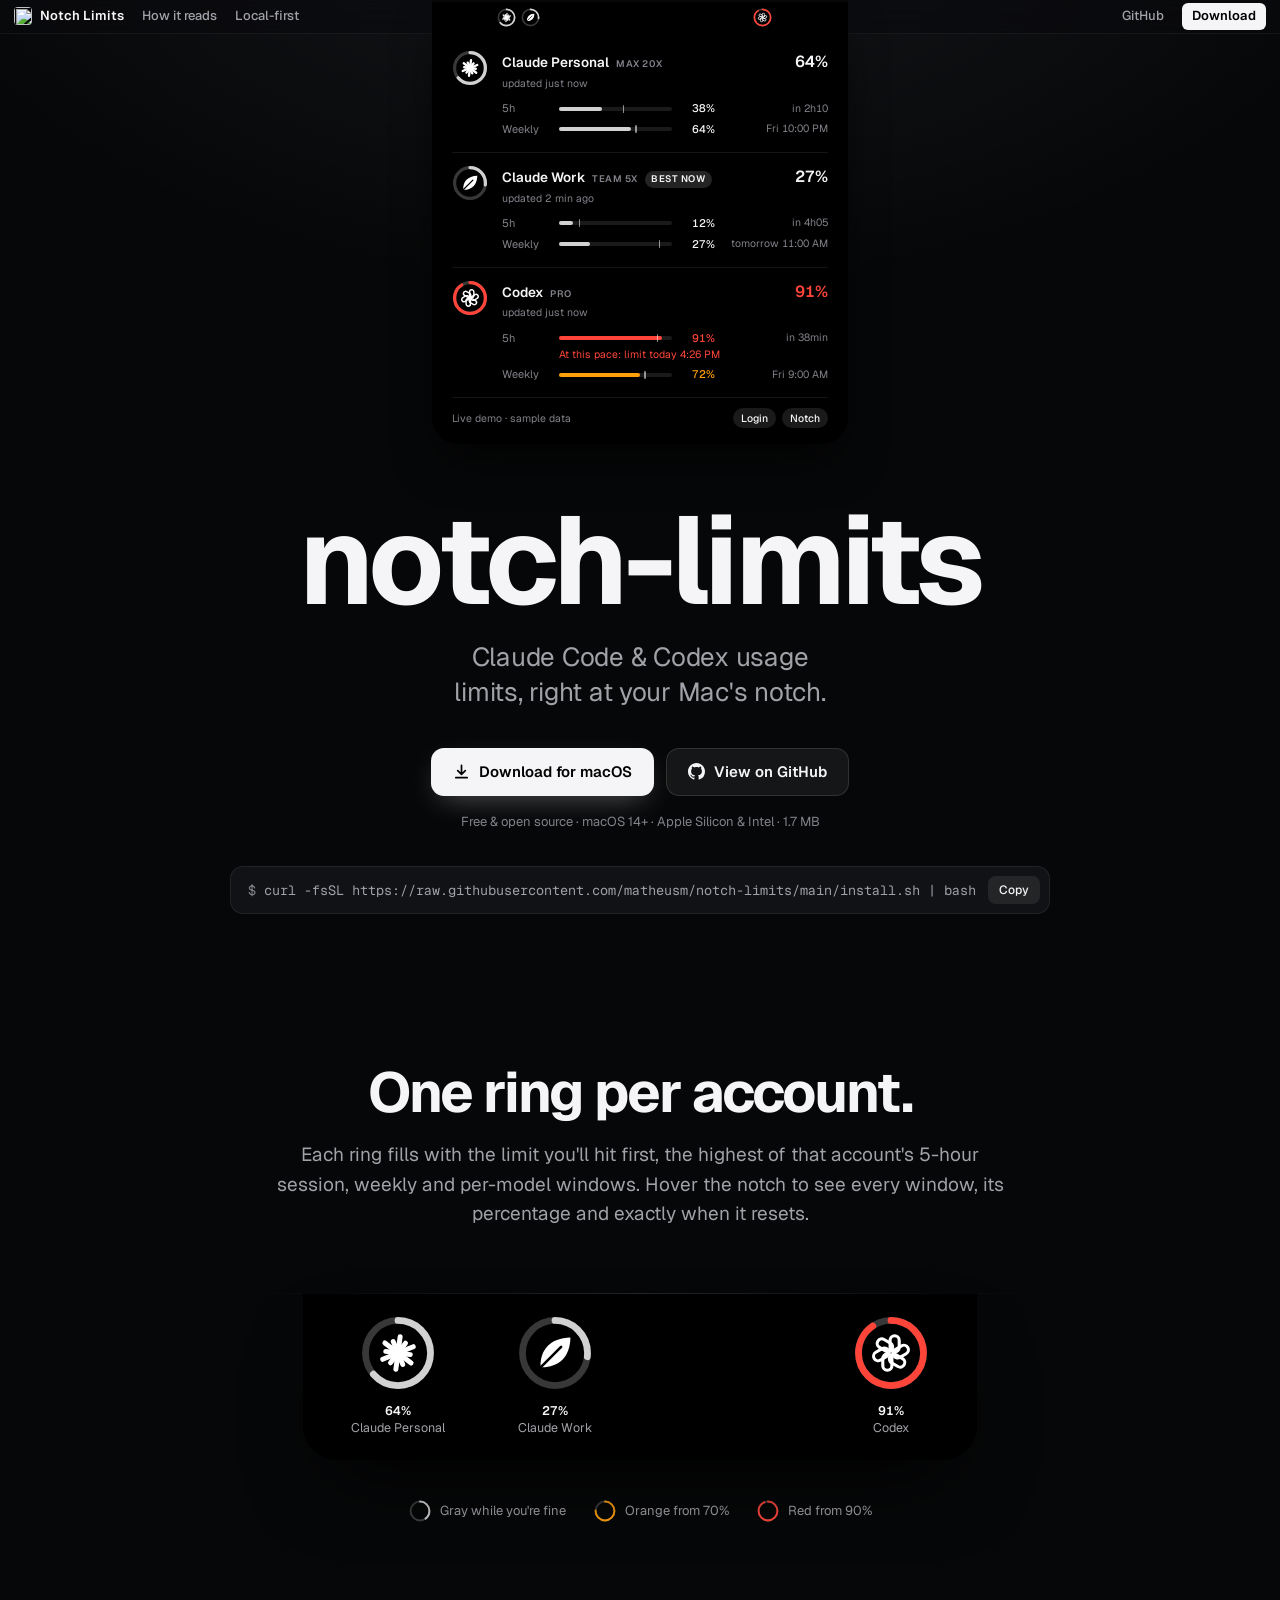
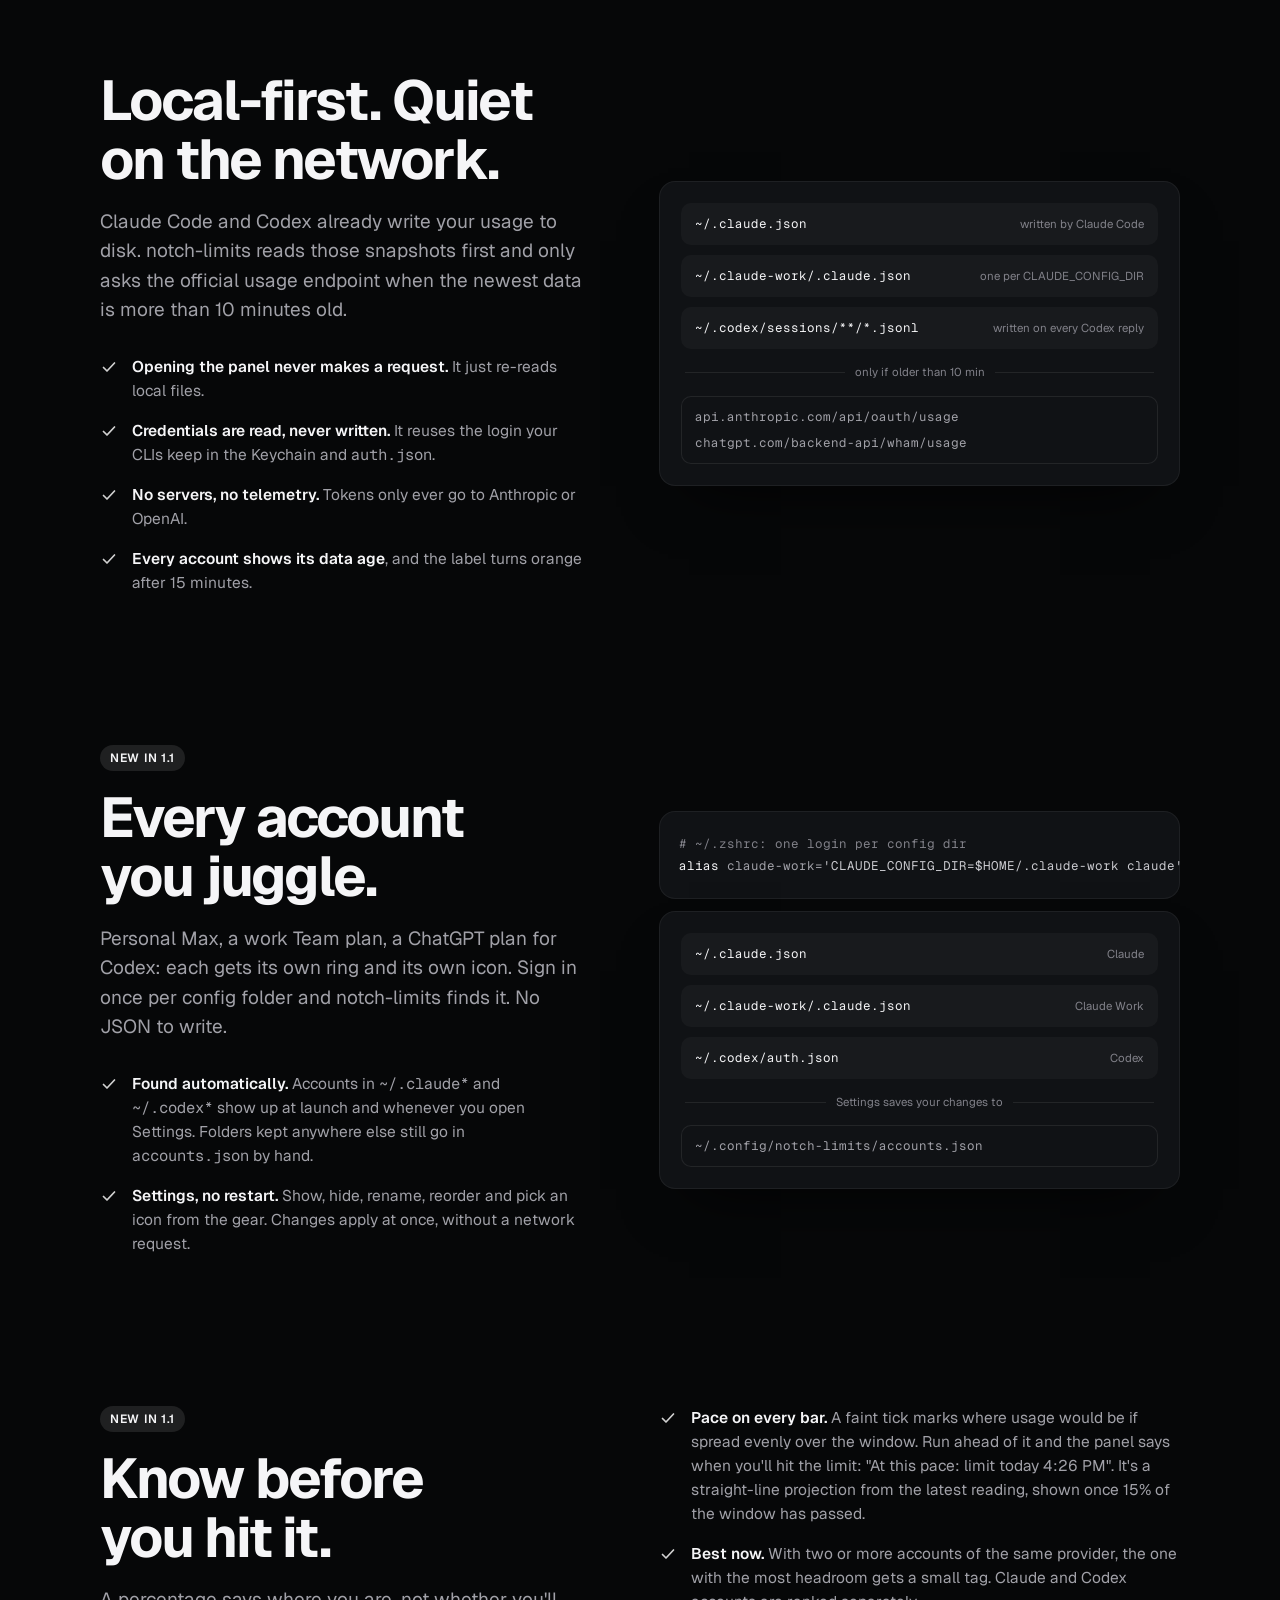
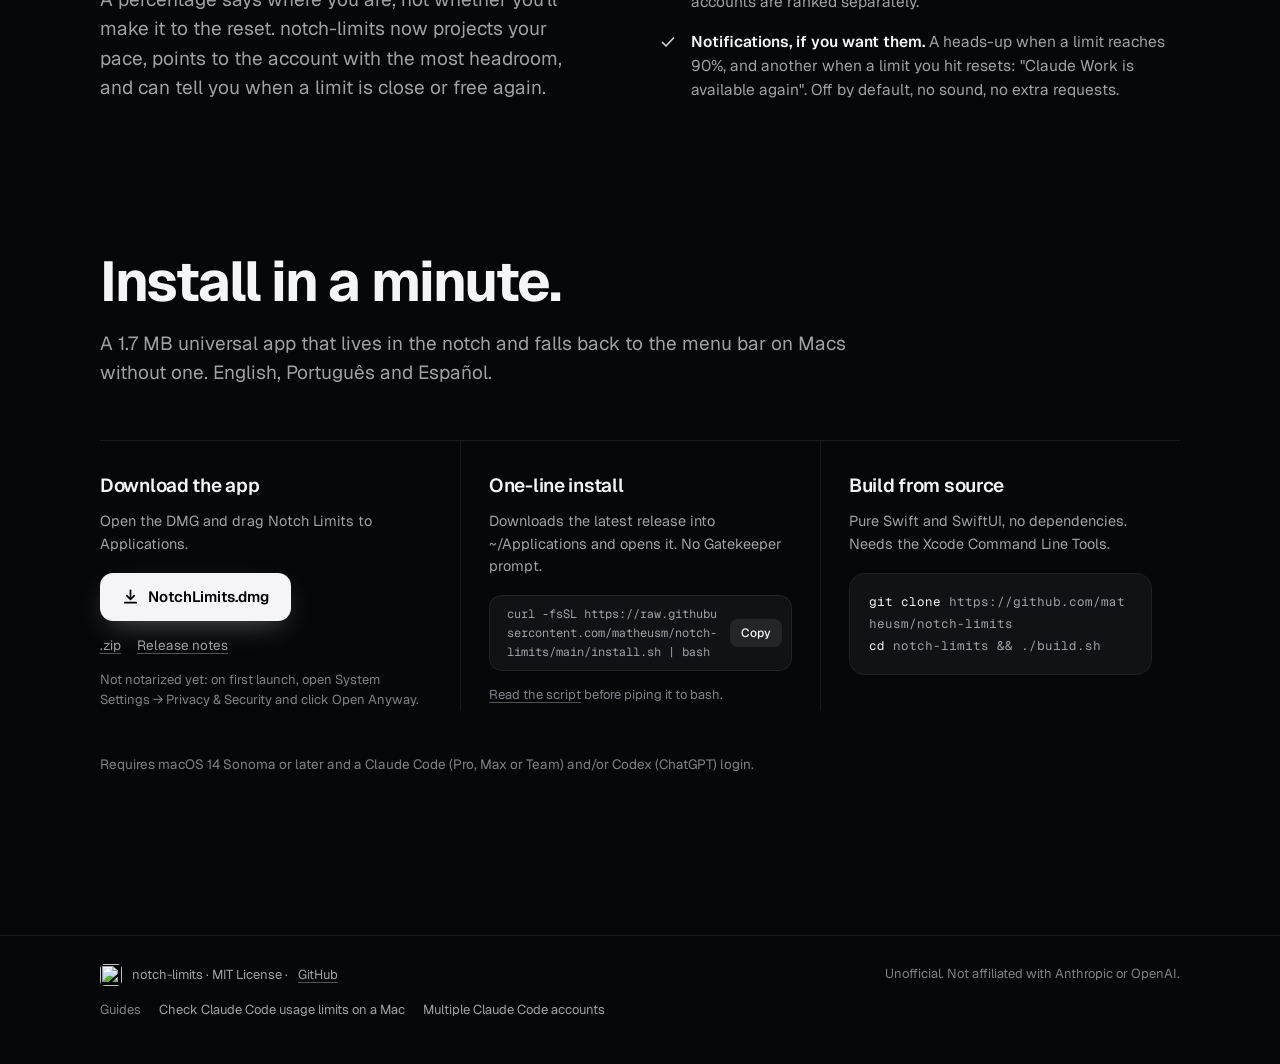
==== site/index.html @ 65899633 "Keep the menubar Download link clear of the notch on phones Narrow the collapsed notch gap under 520" ====
<!doctype html>
<html lang="en">
<head>
<meta charset="utf-8">
<meta name="viewport" content="width=device-width, initial-scale=1, viewport-fit=cover">
<title>notch-limits: Claude Code &amp; Codex usage limits in your Mac's notch</title>
<meta name="description" content="Free, open-source macOS app that shows your Claude Code and OpenAI Codex usage limits (5-hour session, weekly, per-model) as progress rings around the MacBook notch. Multiple accounts, local-first, native SwiftUI.">
<link rel="canonical" href="https://notch-limits.vercel.app/">
<meta name="theme-color" content="#060708">
<link rel="icon" href="/favicon.png" type="image/png">
<link rel="apple-touch-icon" href="/apple-touch-icon.png">
<meta property="og:type" content="website">
<meta property="og:url" content="https://notch-limits.vercel.app/">
<meta property="og:title" content="notch-limits: Claude Code & Codex usage limits, right at your Mac's notch">
<meta property="og:description" content="One ring per account around the MacBook notch. Hover for every limit and when it resets. Free and open source.">
<meta property="og:image" content="https://raw.githubusercontent.com/matheusm/notch-limits/main/assets/banner.png">
<meta name="twitter:card" content="summary_large_image">
<meta name="twitter:image" content="https://raw.githubusercontent.com/matheusm/notch-limits/main/assets/banner.png">
<link rel="preconnect" href="https://fonts.googleapis.com">
<link rel="preconnect" href="https://fonts.gstatic.com" crossorigin>
<link href="https://fonts.googleapis.com/css2?family=Geist:wght@400;500;600;700&family=Geist+Mono:wght@400;500&display=swap" rel="stylesheet">
<style>
:root {
  --ground: #060708;
  --ground-lift: #101215;
  --ink: #f5f5f7;
  --ink-2: #a1a1a8;
  --ink-3: #818189;
  --hair: rgba(255, 255, 255, .08);
  --pill: #000;
  --ring: #d1d1d1;
  --track: rgba(255, 255, 255, .22);
  --warn: #ff9f0a;
  --crit: #ff453a;
  --spring: cubic-bezier(.32, 1.28, .52, 1);
  --out: cubic-bezier(.16, 1, .3, 1);
  --bar-h: 34px;
  --notch-w: 186px;
  --ear: 58px;
  --panel-w: min(416px, calc(100vw - 20px));
  color-scheme: dark;
}

* { box-sizing: border-box; }
html { background: var(--ground); scroll-behavior: smooth; }
body {
  margin: 0;
  font-family: "Geist", -apple-system, BlinkMacSystemFont, sans-serif;
  color: var(--ink);
  background:
    radial-gradient(1100px 620px at 50% -140px, #17191d 0%, transparent 70%),
    var(--ground);
  -webkit-font-smoothing: antialiased;
  font-feature-settings: "ss01", "cv11";
  line-height: 1.55;
  overflow-x: hidden;
}
::selection { background: rgba(209, 209, 209, .28); color: #fff; }
:focus-visible { outline: 2px solid var(--ring); outline-offset: 3px; border-radius: 8px; }
html { scrollbar-color: #2a2c30 var(--ground); }
a { color: inherit; text-underline-offset: .22em; text-decoration-color: rgba(255, 255, 255, .3); }
a:hover { text-decoration-color: currentColor; }
code, pre, .mono { font-family: "Geist Mono", ui-monospace, SFMono-Regular, monospace; font-variant-numeric: tabular-nums; }

/* ── Menu bar ─────────────────────────────────────────── */
.menubar {
  position: fixed; inset: 0 0 auto 0; z-index: 20;
  height: var(--bar-h);
  display: flex; align-items: center; justify-content: space-between;
  padding: 0 14px;
  background: rgba(10, 11, 13, .62);
  backdrop-filter: saturate(160%) blur(18px);
  -webkit-backdrop-filter: saturate(160%) blur(18px);
  border-bottom: 1px solid rgba(255, 255, 255, .05);
  font-size: 13px; font-weight: 500;
}
.menubar__side { display: flex; align-items: center; gap: 18px; min-width: 0; }
.menubar__brand { display: flex; align-items: center; gap: 8px; text-decoration: none; font-weight: 600; }
.menubar__brand img { width: 18px; height: 18px; border-radius: 4px; }
.menubar a.item { text-decoration: none; color: var(--ink-2); transition: color .2s; }
.menubar a.item:hover { color: var(--ink); }
.menubar .get {
  text-decoration: none; color: #000; background: var(--ink);
  padding: 3px 10px; border-radius: 6px; font-weight: 600;
}
.menubar .get:hover { background: #fff; }

/* ── Notch ────────────────────────────────────────────── */
.notch {
  position: fixed; top: 0; left: 50%; z-index: 30;
  transform: translateX(-50%);
  width: calc(var(--notch-w) + var(--ear) * 2);
  background: var(--pill);
  border-radius: 0 0 12px 12px;
  overflow: hidden;
  cursor: pointer;
  transition: width .55s var(--spring), border-radius .45s var(--out), box-shadow .45s var(--out);
  -webkit-tap-highlight-color: transparent;
}
.notch.is-open {
  width: var(--panel-w);
  border-radius: 0 0 26px 26px;
  box-shadow: 0 22px 48px -12px rgba(0, 0, 0, .8), 0 2px 0 rgba(255, 255, 255, .03) inset;
  cursor: default;
}
.notch:focus-visible { outline-offset: 4px; border-radius: 0 0 14px 14px; }
.notch__bar {
  height: var(--bar-h);
  display: grid; grid-template-columns: var(--ear) 1fr var(--ear);
  align-items: center;
  width: calc(var(--notch-w) + var(--ear) * 2);
  margin: 0 auto;
  transition: opacity .25s;
}
.notch.is-open .notch__bar { opacity: 0; }
.ear { display: flex; justify-content: center; gap: 5px; }
.ear .ring { width: 19px; height: 19px; }

.notch__panel {
  display: grid; grid-template-rows: 0fr;
  transition: grid-template-rows .55s var(--spring);
}
.notch.is-open .notch__panel { grid-template-rows: 1fr; }
.notch__panel > div { min-height: 0; }
.panel {
  width: var(--panel-w);
  padding: 4px 20px 16px;
  opacity: 0; transform: translateY(-6px) scale(.98); transform-origin: top center;
  transition: opacity .3s var(--out), transform .45s var(--out);
}
.notch.is-open .panel { opacity: 1; transform: none; transition-delay: .08s; }

.acct { display: grid; grid-template-columns: 36px 1fr; gap: 14px; padding: 12px 0; }
.acct + .acct { border-top: 1px solid var(--hair); }
.acct > .ring { width: 36px; height: 36px; }
.acct__head { display: flex; align-items: baseline; gap: 7px; }
.acct__name { font-size: 13.5px; font-weight: 600; }
.acct__plan { font-size: 9.5px; font-weight: 600; letter-spacing: .06em; color: var(--ink-3); }
/* "Best now": um estado, não um plano; mesmo visual neutro do app (D-016), sem cor nova */
.acct__best { font-size: 9.5px; font-weight: 600; letter-spacing: .06em; text-transform: uppercase; color: var(--ink); background: rgba(255, 255, 255, .14); padding: 1px 6px; border-radius: 99px; white-space: nowrap; }
.acct__peak { margin-left: auto; font-size: 16px; font-weight: 600; font-variant-numeric: tabular-nums; }
.acct__age { font-size: 10.5px; color: var(--ink-3); margin: 0 0 7px; }
.win { display: grid; grid-template-columns: 48px 1fr 34px 104px; align-items: center; gap: 9px; font-size: 11px; line-height: 1.9; }
.win__label { color: var(--ink-3); }
.win__pct { text-align: right; font-weight: 500; font-variant-numeric: tabular-nums; }
.win__reset { text-align: right; color: var(--ink-3); font-size: 10.5px; font-variant-numeric: tabular-nums; white-space: nowrap; }
/* linha do ritmo: alinhada à borda da barra, na cor que a janela já tem (D-017) */
.win__pace { margin: -2px 0 3px 57px; font-size: 10.5px; line-height: 1.4; color: var(--ink-3); font-variant-numeric: tabular-nums; white-space: nowrap; }
.bar { position: relative; height: 4px; border-radius: 4px; background: rgba(255, 255, 255, .1); }
.bar i { display: block; height: 100%; width: 0; border-radius: 4px; background: var(--ring); transition: width 1.1s var(--out) .25s; }
.is-live .bar i { width: calc(var(--p) * 1%); }
/* traço do ritmo uniforme (--e = parte da janela já passada), neutro como no app */
.bar::after {
  content: ""; position: absolute; top: -2px; left: calc(var(--e) * 1% - .75px);
  width: 1.5px; height: 8px; border-radius: 1px; background: rgba(255, 255, 255, .55);
  opacity: 0; transition: opacity .6s var(--out) 1.1s;
}
.is-live .bar::after { opacity: 1; }
.is-warn { color: var(--warn); } .bar i.is-warn { background: var(--warn); }
.is-crit { color: var(--crit); } .bar i.is-crit { background: var(--crit); }
.panel__foot { display: flex; justify-content: space-between; align-items: center; padding-top: 10px; border-top: 1px solid var(--hair); font-size: 10.5px; color: var(--ink-3); }
.panel__foot span:last-child { display: flex; gap: 6px; }
.chip { padding: 2px 8px; border-radius: 99px; background: rgba(255, 255, 255, .1); color: var(--ink); font-weight: 500; }

/* Ring */
.ring { display: block; overflow: visible; }
.ring .track { fill: none; stroke: var(--track); stroke-width: 3.2; }
.ring .fill {
  fill: none; stroke: var(--ring); stroke-width: 3.2; stroke-linecap: round;
  stroke-dasharray: 0 100; transform: rotate(-90deg); transform-origin: 50% 50%;
  transition: stroke-dasharray 1.3s var(--out);
}
.is-live .notch .ring .fill, .is-in .ring .fill { stroke-dasharray: var(--p) 100; }
.ring.is-warn .fill { stroke: var(--warn); }
.ring.is-crit .fill { stroke: var(--crit); }
.ring .glyph { fill: #fff; }
.ring .glyph--stroke { fill: none; stroke: #fff; stroke-width: 1.7; }

.hint {
  position: fixed; top: calc(var(--bar-h) + 12px); left: 50%; z-index: 19;
  transform: translateX(-50%);
  display: flex; align-items: center; gap: 6px;
  font-size: 12px; color: var(--ink-2);
  opacity: 0; transition: opacity .4s var(--out), transform .4s var(--out);
  pointer-events: none;
}
.hint svg { width: 12px; height: 12px; animation: nudge 1.6s var(--out) infinite; }
.hint.is-shown { opacity: 1; }
@keyframes nudge { 0%, 100% { transform: translateY(0); } 50% { transform: translateY(-3px); } }

/* ── Layout ───────────────────────────────────────────── */
main { overflow-x: clip; }
.wrap { width: min(1080px, calc(100vw - 40px)); margin: 0 auto; }
section { padding: clamp(88px, 13vw, 150px) 0 0; }
h1, h2, h3 { margin: 0; text-wrap: balance; }
h2 { font-size: clamp(34px, 5vw, 56px); line-height: 1.04; letter-spacing: -.035em; font-weight: 700; }
.lede { font-size: clamp(17px, 1.6vw, 19px); color: var(--ink-2); max-width: 58ch; margin: 18px 0 0; }
/* marca de versão das seções novas: neutra, no visual da etiqueta "Best now" */
.tag { display: inline-block; margin: 0 0 18px; padding: 4px 10px; border-radius: 99px; background: rgba(255, 255, 255, .1); color: var(--ink); font-size: 12px; font-weight: 600; letter-spacing: .06em; text-transform: uppercase; }

/* Hero */
.hero { padding-top: calc(var(--bar-h) + 468px); text-align: center; }
.hero h1 {
  font-size: clamp(54px, 10.4vw, 124px);
  line-height: .95; letter-spacing: -.04em; font-weight: 700;
}
.hero .sub { font-size: clamp(19px, 2.2vw, 26px); line-height: 1.35; color: var(--ink-2); margin: 20px auto 0; max-width: 24ch; letter-spacing: -.01em; }
.cta { display: flex; gap: 12px; justify-content: center; flex-wrap: wrap; margin-top: 38px; }
.btn {
  display: inline-flex; align-items: center; gap: 9px;
  height: 48px; padding: 0 22px; border-radius: 13px;
  font: 600 15px/1 "Geist", sans-serif; text-decoration: none;
  transition: transform .2s var(--out), background .2s, box-shadow .2s;
}
.btn svg { width: 17px; height: 17px; }
.btn--primary { background: var(--ink); color: #000; box-shadow: 0 10px 30px -10px rgba(255, 255, 255, .35); }
.btn--primary:hover { background: #fff; transform: translateY(-1px); }
.btn--ghost { color: var(--ink); background: rgba(255, 255, 255, .06); box-shadow: inset 0 0 0 1px rgba(255, 255, 255, .12); }
.btn--ghost:hover { background: rgba(255, 255, 255, .1); }
.btn:active { transform: translateY(1px); }
.meta { margin-top: 16px; font-size: 13px; color: var(--ink-3); text-wrap: balance; }

.cmd {
  display: flex; align-items: center; gap: 12px;
  max-width: 100%; margin: 34px auto 0; width: fit-content; min-width: 0;
  padding: 10px 10px 10px 18px;
  border-radius: 13px; background: var(--ground-lift);
  box-shadow: inset 0 0 0 1px rgba(255, 255, 255, .07);
  font-size: 13.5px; text-align: left;
}
.cmd code { min-width: 0; color: var(--ink-2); white-space: nowrap; overflow-x: auto; scrollbar-width: none; }
.cmd code b { color: var(--ink-3); font-weight: 400; user-select: none; }
.copy {
  flex: none; font: 500 12px/1 "Geist", sans-serif; color: var(--ink);
  background: rgba(255, 255, 255, .08); border: 0; border-radius: 8px;
  padding: 8px 11px; cursor: pointer; transition: background .2s;
}
.copy:hover { background: rgba(255, 255, 255, .14); }

/* Glance */
.glance { text-align: center; }
.glance .lede { margin-inline: auto; }
.bigpill {
  margin: 64px auto 0; width: fit-content;
  /* pisos baixos: em 320 px a pílula precisa caber em 280 px (3 anéis de 52 + vão de 18 + 3 espaços + margens = 272) */
  display: flex; align-items: center; gap: clamp(18px, 6vw, 72px);
  padding: 22px clamp(20px, 5vw, 48px) 24px;
  background: var(--pill); border-radius: 0 0 34px 34px;
  box-shadow: 0 40px 80px -30px rgba(0, 0, 0, .9);
  position: relative;
}
.bigpill::before {
  content: ""; position: absolute; left: -60px; right: -60px; top: 0; height: 1px;
  background: linear-gradient(90deg, transparent, rgba(255, 255, 255, .14), transparent);
}
.bigpill figure { margin: 0; display: grid; justify-items: center; gap: 12px; }
.bigpill .ring { width: clamp(52px, 8vw, 76px); height: clamp(52px, 8vw, 76px); }
.bigpill figcaption { font-size: 12.5px; color: var(--ink-2); line-height: 1.35; }
.bigpill figcaption b { display: block; color: var(--ink); font-weight: 600; font-variant-numeric: tabular-nums; }
.bigpill .gap { width: clamp(40px, 9vw, 120px); align-self: stretch; }
.states { display: flex; justify-content: center; gap: 28px; margin-top: 40px; font-size: 13px; color: var(--ink-2); flex-wrap: wrap; }
.states span { display: flex; align-items: center; gap: 9px; }
.states .ring { width: 22px; height: 22px; }

/* Split sections */
.split { display: grid; grid-template-columns: minmax(0, 1fr) minmax(0, 1.08fr); gap: clamp(36px, 6vw, 84px); align-items: center; }
.points { list-style: none; padding: 0; margin: 30px 0 0; display: grid; gap: 16px; }
.points li { display: grid; grid-template-columns: 20px 1fr; gap: 12px; color: var(--ink-2); font-size: 15.5px; }
.points li strong { color: var(--ink); font-weight: 600; }
.points svg { width: 18px; height: 18px; margin-top: 3px; color: var(--ring); }
/* lista como coluna própria (#signals): o gap da grade já separa; a margem extra descentrava no desktop e abria 66 px no celular */
.split > .points { margin-top: 0; }

.flow {
  border-radius: 16px; background: var(--ground-lift);
  box-shadow: inset 0 0 0 1px rgba(255, 255, 255, .06), 0 30px 60px -30px rgba(0, 0, 0, .8);
  padding: 22px; font-size: 12.5px; line-height: 1.6;
}
.flow__src { display: grid; gap: 10px; }
.flow__row { display: grid; grid-template-columns: 1fr auto; gap: 12px; align-items: baseline; padding: 11px 14px; border-radius: 10px; background: rgba(255, 255, 255, .035); }
.flow__row code { color: var(--ink); overflow-wrap: anywhere; }
.flow__row span { color: var(--ink-3); font-size: 11.5px; text-align: right; }
.flow__arrow { display: flex; align-items: center; gap: 10px; color: var(--ink-3); padding: 14px 4px; font-size: 11.5px; }
.flow__arrow::before, .flow__arrow::after { content: ""; flex: 1; height: 1px; background: var(--hair); }
.flow__api { display: grid; gap: 6px; padding: 11px 14px; border-radius: 10px; box-shadow: inset 0 0 0 1px rgba(255, 255, 255, .08); color: var(--ink-2); }
.flow__api code { color: var(--ink-2); overflow-wrap: anywhere; }
pre.code + .flow { margin-top: 12px; }

pre.code {
  /* 20 px nas laterais: a linha do alias (63 colunas, 472 px) cabe sem rolar na coluna de 517 px do desktop */
  margin: 0; padding: 22px 20px; border-radius: 16px; overflow-x: auto;
  background: var(--ground-lift); box-shadow: inset 0 0 0 1px rgba(255, 255, 255, .06);
  font-size: 12.5px; line-height: 1.75; color: var(--ink-2);
}
pre.code .k { color: var(--ink); }
pre.code .s { color: #c9c9ce; }
pre.code .c { color: var(--ink-3); }
pre.code + pre.code { margin-top: 12px; }

/* Install */
.install { display: grid; grid-template-columns: repeat(3, minmax(0, 1fr)); gap: 0; margin-top: 52px; border-top: 1px solid var(--hair); }
.way { padding: 30px 28px 0 0; }
.way + .way { padding-left: 28px; border-left: 1px solid var(--hair); }
.way h3 { font-size: 19px; letter-spacing: -.015em; font-weight: 600; }
.way p { color: var(--ink-2); font-size: 14.5px; margin: 10px 0 18px; }
.way .note { font-size: 13px; color: var(--ink-3); margin: 14px 0 0; }
.way .cmd { margin: 0; width: 100%; }
.way .cmd code { font-size: 12px; white-space: normal; word-break: break-all; }
.way pre.code { white-space: pre-wrap; word-break: break-all; padding: 18px 20px; }
.links { display: flex; gap: 16px; font-size: 13.5px; color: var(--ink-2); margin-top: 14px; }
.req { margin-top: 44px; font-size: 13.5px; color: var(--ink-3); }

footer { margin-top: clamp(100px, 14vw, 160px); padding: 28px 0 44px; border-top: 1px solid var(--hair); font-size: 13px; color: var(--ink-3); }
footer .wrap { display: flex; justify-content: space-between; gap: 20px; flex-wrap: wrap; }
footer .brand { display: flex; align-items: center; gap: 10px; color: var(--ink-2); }
footer img { width: 22px; height: 22px; border-radius: 5px; }
footer .guides { flex-basis: 100%; display: flex; flex-wrap: wrap; gap: 6px 18px; margin-top: -6px; }
footer .guides a { color: var(--ink-2); text-decoration: none; }
footer .guides a:hover { color: var(--ink); text-decoration: underline; }

/* Reveal: content is visible by default, motion only enhances */
.reveal { transition: opacity .9s var(--out), transform .9s var(--out); }
.js .reveal:not(.is-in) { opacity: 0; transform: translateY(18px); }

@media (max-width: 860px) {
  .split { grid-template-columns: minmax(0, 1fr); }
  .install { grid-template-columns: minmax(0, 1fr); }
  .way, .way + .way { padding: 26px 0 0; border-left: 0; }
  .way + .way { margin-top: 26px; border-top: 1px solid var(--hair); }
  .menubar .item { display: none; }
}
@media (max-width: 520px) {
  /* o vão do notch recolhido encolhe até o "Download" da barra caber ao lado (F-3, D-022):
     100vw − 2 × (margem 10 + Download ~78 + orelha 50 + folga 8). Igual em guides/guides.css */
  :root { --notch-w: clamp(28px, 100vw - 292px, 92px); --ear: 50px; }
  .menubar { padding-inline: 10px; }
  .menubar .get { padding-inline: 8px; }
  .flow__row { grid-template-columns: 1fr; gap: 2px; }
  .flow__row span { text-align: left; }
  .menubar__brand span { display: none; }
  .hero { padding-top: calc(var(--bar-h) + 464px); }
  .win { grid-template-columns: 42px 1fr 32px 96px; gap: 7px; }
  .win__pace { margin-left: 49px; }
  .hero .cmd { width: 100%; }
  pre.code { white-space: pre-wrap; overflow-wrap: anywhere; font-size: 12px; padding: 18px; }
  .panel { padding-inline: 16px; }
  .acct { gap: 12px; }
  .bigpill .gap { width: 18px; }
  .cmd code { font-size: 12px; }
}
@media (max-width: 380px) {
  /* em telas muito estreitas a etiqueta "Best now" ocupa o lugar do plano, para o nome não quebrar */
  .acct__head:has(.acct__best) .acct__plan { display: none; }
}
@media (prefers-reduced-motion: reduce) {
  *, *::before, *::after { transition-duration: .01ms !important; animation: none !important; }
  html { scroll-behavior: auto; }
  /* sem movimento nada espera o scroll: seções e anéis já aparecem prontos */
  .js .reveal:not(.is-in) { opacity: 1; transform: none; }
  .ring .fill { stroke-dasharray: var(--p) 100; }
}
</style>
</head>
<body>
<!--
THESIS: The website is the top of your MacBook screen. The notch at the top of the browser IS the product, open on arrival, retracting into rings as you scroll; it refuses the category's hero-plus-screenshot-plus-feature-grid.
OWN-WORLD: Near-black ground (#060708), black pill (#000), light-gray rings (#d1d1d1) on translucent track, white abstract glyphs, Geist display/body, Geist Mono only for real paths and commands; orange/red only as warning states; macOS menu bar as navigation.
STORY: Visitor sees their limits UI live at the notch, understands one ring per account and hover for detail, trusts local-first and read-only, downloads the DMG or copies the one-liner.
FIRST VIEWPORT: Menu bar (brand left, Download right) with the expanded notch panel centered beneath it (3 accounts, demo data); below, huge "notch-limits", gray subtitle, Download for macOS primary + GitHub ghost, curl one-liner.
FORM: User-pinned banner world (macOS notch / menu bar grammar); no concept roll, pinned brief. Seed: pinned-banner.
FINISH: unreviewed and undocumented is unfinished; this build ends with the finish review, the verdict, DESIGN.md, and every shipping raster carrying its provenance
-->
<svg width="0" height="0" style="position:absolute" aria-hidden="true">
  <defs>
    <symbol id="g-claude" viewBox="-10 -10 20 20"><rect x="-1.3" y="-10" width="2.6" height="10" rx="1.3" transform="rotate(7.5)"/><rect x="-1.3" y="-7.8" width="2.6" height="7.8" rx="1.3" transform="rotate(37.5)"/><rect x="-1.3" y="-10" width="2.6" height="10" rx="1.3" transform="rotate(67.5)"/><rect x="-1.3" y="-7.8" width="2.6" height="7.8" rx="1.3" transform="rotate(97.5)"/><rect x="-1.3" y="-10" width="2.6" height="10" rx="1.3" transform="rotate(127.5)"/><rect x="-1.3" y="-7.8" width="2.6" height="7.8" rx="1.3" transform="rotate(157.5)"/><rect x="-1.3" y="-10" width="2.6" height="10" rx="1.3" transform="rotate(187.5)"/><rect x="-1.3" y="-7.8" width="2.6" height="7.8" rx="1.3" transform="rotate(217.5)"/><rect x="-1.3" y="-10" width="2.6" height="10" rx="1.3" transform="rotate(247.5)"/><rect x="-1.3" y="-7.8" width="2.6" height="7.8" rx="1.3" transform="rotate(277.5)"/><rect x="-1.3" y="-10" width="2.6" height="10" rx="1.3" transform="rotate(307.5)"/><rect x="-1.3" y="-7.8" width="2.6" height="7.8" rx="1.3" transform="rotate(337.5)"/></symbol>
    <symbol id="g-codex" viewBox="-11 -11 22 22"><rect x="-.5" y="-9.5" width="5" height="9" rx="2.5" transform="rotate(0)"/><rect x="-.5" y="-9.5" width="5" height="9" rx="2.5" transform="rotate(60)"/><rect x="-.5" y="-9.5" width="5" height="9" rx="2.5" transform="rotate(120)"/><rect x="-.5" y="-9.5" width="5" height="9" rx="2.5" transform="rotate(180)"/><rect x="-.5" y="-9.5" width="5" height="9" rx="2.5" transform="rotate(240)"/><rect x="-.5" y="-9.5" width="5" height="9" rx="2.5" transform="rotate(300)"/></symbol>
    <symbol id="g-leaf" viewBox="-10 -10 20 20"><path d="M-8 8C-8.6-1.6-2.6-8.4 8.6-8.6 8.4 2.4 2 8.2-8 8Z"/><path d="M-8 8 3.4-3.4" fill="none" stroke="#000" stroke-width="1.5" stroke-linecap="round"/></symbol>
  </defs>
</svg>

<header class="menubar">
  <div class="menubar__side">
    <a class="menubar__brand" href="#top" aria-label="Notch Limits home"><img src="/favicon.png" alt="" width="18" height="18"><span>Notch Limits</span></a>
    <a class="item" href="#glance">How it reads</a>
    <a class="item" href="#local">Local-first</a>
  </div>
  <div class="menubar__side">
    <a class="item" href="https://github.com/matheusm/notch-limits">GitHub</a>
    <a class="get" href="#install">Download</a>
  </div>
</header>

<div class="notch is-open" id="notch" role="button" tabindex="0" aria-expanded="true" aria-controls="notch-panel" aria-label="Notch Limits demo panel. Press to expand or collapse.">
  <div class="notch__bar" aria-hidden="true">
    <div class="ear"><span class="ring" data-g="claude" data-p="64"></span><span class="ring" data-g="leaf" data-p="27"></span></div>
    <div></div>
    <div class="ear"><span class="ring" data-g="codex" data-p="91"></span></div>
  </div>
  <div class="notch__panel" id="notch-panel">
    <div>
      <div class="panel">
        <div class="acct">
          <span class="ring" data-g="claude" data-p="64"></span>
          <div>
            <div class="acct__head"><span class="acct__name">Claude Personal</span><span class="acct__plan">MAX 20X</span><span class="acct__peak">64%</span></div>
            <p class="acct__age">updated just now</p>
            <!-- ritmo: a variável "e" de cada barra é a parte da janela já passada, com "agora" = quarta 16:00; só a sessão do Codex está à frente do ritmo, então só ela tem a linha "At this pace" -->
            <div class="win"><span class="win__label">5h</span><span class="bar" style="--e:57"><i style="--p:38"></i></span><span class="win__pct">38%</span><span class="win__reset">in 2h10</span></div>
            <div class="win"><span class="win__label">Weekly</span><span class="bar" style="--e:68"><i style="--p:64"></i></span><span class="win__pct">64%</span><span class="win__reset">Fri 10:00 PM</span></div>
          </div>
        </div>
        <div class="acct">
          <span class="ring" data-g="leaf" data-p="27"></span>
          <div>
            <div class="acct__head"><span class="acct__name">Claude Work</span><span class="acct__plan">TEAM 5X</span><span class="acct__best" title="Most headroom among your Claude accounts">Best now</span><span class="acct__peak">27%</span></div>
            <p class="acct__age">updated 2 min ago</p>
            <div class="win"><span class="win__label">5h</span><span class="bar" style="--e:18"><i style="--p:12"></i></span><span class="win__pct">12%</span><span class="win__reset">in 4h05</span></div>
            <div class="win"><span class="win__label">Weekly</span><span class="bar" style="--e:89"><i style="--p:27"></i></span><span class="win__pct">27%</span><span class="win__reset">tomorrow 11:00 AM</span></div>
          </div>
        </div>
        <div class="acct">
          <span class="ring" data-g="codex" data-p="91"></span>
          <div>
            <div class="acct__head"><span class="acct__name">Codex</span><span class="acct__plan">PRO</span><span class="acct__peak is-crit">91%</span></div>
            <p class="acct__age">updated just now</p>
            <div class="win"><span class="win__label">5h</span><span class="bar" style="--e:87"><i class="is-crit" style="--p:91"></i></span><span class="win__pct is-crit">91%</span><span class="win__reset">in 38min</span></div>
            <p class="win__pace is-crit">At this pace: limit today 4:26 PM</p>
            <div class="win"><span class="win__label">Weekly</span><span class="bar" style="--e:76"><i class="is-warn" style="--p:72"></i></span><span class="win__pct is-warn">72%</span><span class="win__reset">Fri 9:00 AM</span></div>
          </div>
        </div>
        <div class="panel__foot"><span>Live demo · sample data</span><span><span class="chip">Login</span><span class="chip">Notch</span></span></div>
      </div>
    </div>
  </div>
</div>
<p class="hint" id="hint"><svg viewBox="0 0 12 12" fill="none" stroke="currentColor" stroke-width="1.6" stroke-linecap="round" stroke-linejoin="round" aria-hidden="true"><path d="M6 10.5v-9M2 5.5l4-4 4 4"/></svg><span id="hint-text">Hover the notch</span></p>

<main id="top">
  <section class="hero wrap">
    <h1>notch-limits</h1>
    <p class="sub">Claude Code &amp; Codex usage limits, right at your Mac's notch.</p>
    <div class="cta">
      <a class="btn btn--primary" href="https://github.com/matheusm/notch-limits/releases/latest/download/NotchLimits.dmg">
        <svg viewBox="0 0 18 18" fill="none" stroke="currentColor" stroke-width="1.8" stroke-linecap="round" stroke-linejoin="round" aria-hidden="true"><path d="M9 2.5v9M5 8l4 4 4-4M3 15.5h12"/></svg>
        Download for macOS
      </a>
      <a class="btn btn--ghost" href="https://github.com/matheusm/notch-limits">
        <svg viewBox="0 0 16 16" fill="currentColor" aria-hidden="true"><path d="M8 0C3.58 0 0 3.58 0 8c0 3.54 2.29 6.53 5.47 7.59.4.07.55-.17.55-.38 0-.19-.01-.82-.01-1.49-2.01.37-2.53-.49-2.69-.94-.09-.23-.48-.94-.82-1.13-.28-.15-.68-.52-.01-.53.63-.01 1.08.58 1.23.82.72 1.21 1.87.87 2.33.66.07-.52.28-.87.51-1.07-1.78-.2-3.64-.89-3.64-3.95 0-.87.31-1.59.82-2.15-.08-.2-.36-1.02.08-2.12 0 0 .67-.21 2.2.82.64-.18 1.32-.27 2-.27.68 0 1.36.09 2 .27 1.53-1.04 2.2-.82 2.2-.82.44 1.1.16 1.92.08 2.12.51.56.82 1.27.82 2.15 0 3.07-1.87 3.75-3.65 3.95.29.25.54.73.54 1.48 0 1.07-.01 1.93-.01 2.2 0 .21.15.46.55.38A8.013 8.013 0 0016 8c0-4.42-3.58-8-8-8z"/></svg>
        View on GitHub
      </a>
    </div>
    <p class="meta">Free &amp; open source · macOS 14+ · Apple Silicon &amp; Intel · 1.7 MB</p>
    <div class="cmd">
      <code><b>$ </b>curl -fsSL https://raw.githubusercontent.com/matheusm/notch-limits/main/install.sh | bash</code>
      <button class="copy" type="button" data-copy="curl -fsSL https://raw.githubusercontent.com/matheusm/notch-limits/main/install.sh | bash">Copy</button>
    </div>
  </section>

  <section class="glance wrap" id="glance">
    <h2 class="reveal">One ring per account.</h2>
    <p class="lede reveal">Each ring fills with the limit you'll hit first, the highest of that account's 5-hour session, weekly and per-model windows. Hover the notch to see every window, its percentage and exactly when it resets.</p>
    <div class="bigpill reveal" aria-label="Collapsed notch with three account rings">
      <figure><span class="ring" data-g="claude" data-p="64"></span><figcaption><b>64%</b>Claude Personal</figcaption></figure>
      <figure><span class="ring" data-g="leaf" data-p="27"></span><figcaption><b>27%</b>Claude Work</figcaption></figure>
      <div class="gap" aria-hidden="true"></div>
      <figure><span class="ring" data-g="codex" data-p="91"></span><figcaption><b>91%</b>Codex</figcaption></figure>
    </div>
    <div class="states reveal">
      <span><span class="ring" data-g="none" data-p="40"></span>Gray while you're fine</span>
      <span><span class="ring" data-g="none" data-p="76"></span>Orange from 70%</span>
      <span><span class="ring" data-g="none" data-p="94"></span>Red from 90%</span>
    </div>
  </section>

  <section class="wrap" id="local">
    <div class="split">
      <div>
        <h2 class="reveal">Local-first. Quiet on the network.</h2>
        <p class="lede reveal">Claude Code and Codex already write your usage to disk. notch-limits reads those snapshots first and only asks the official usage endpoint when the newest data is more than 10 minutes old.</p>
        <ul class="points reveal">
          <li><svg viewBox="0 0 18 18" fill="none" stroke="currentColor" stroke-width="1.7" stroke-linecap="round" stroke-linejoin="round" aria-hidden="true"><path d="M3.5 9.5l3.5 3.5 7.5-8"/></svg><span><strong>Opening the panel never makes a request.</strong> It just re-reads local files.</span></li>
          <li><svg viewBox="0 0 18 18" fill="none" stroke="currentColor" stroke-width="1.7" stroke-linecap="round" stroke-linejoin="round" aria-hidden="true"><path d="M3.5 9.5l3.5 3.5 7.5-8"/></svg><span><strong>Credentials are read, never written.</strong> It reuses the login your CLIs keep in the Keychain and <code>auth.json</code>.</span></li>
          <li><svg viewBox="0 0 18 18" fill="none" stroke="currentColor" stroke-width="1.7" stroke-linecap="round" stroke-linejoin="round" aria-hidden="true"><path d="M3.5 9.5l3.5 3.5 7.5-8"/></svg><span><strong>No servers, no telemetry.</strong> Tokens only ever go to Anthropic or OpenAI.</span></li>
          <li><svg viewBox="0 0 18 18" fill="none" stroke="currentColor" stroke-width="1.7" stroke-linecap="round" stroke-linejoin="round" aria-hidden="true"><path d="M3.5 9.5l3.5 3.5 7.5-8"/></svg><span><strong>Every account shows its data age</strong>, and the label turns orange after 15 minutes.</span></li>
        </ul>
      </div>
      <div class="flow reveal" aria-label="Where notch-limits reads usage from">
        <div class="flow__src">
          <div class="flow__row"><code>~/.claude.json</code><span>written by Claude Code</span></div>
          <div class="flow__row"><code>~/.claude-work/.claude.json</code><span>one per CLAUDE_CONFIG_DIR</span></div>
          <div class="flow__row"><code>~/.codex/sessions/**/*.jsonl</code><span>written on every Codex reply</span></div>
        </div>
        <div class="flow__arrow">only if older than 10 min</div>
        <div class="flow__api">
          <code>api.anthropic.com/api/oauth/usage</code>
          <code>chatgpt.com/backend-api/wham/usage</code>
        </div>
      </div>
    </div>
  </section>

  <section class="wrap" id="accounts">
    <div class="split">
      <div>
        <p class="tag reveal">New in 1.1</p>
        <h2 class="reveal">Every account you juggle.</h2>
        <p class="lede reveal">Personal Max, a work Team plan, a ChatGPT plan for Codex: each gets its own ring and its own icon. Sign in once per config folder and notch-limits finds it. No JSON to write.</p>
        <ul class="points reveal">
          <li><svg viewBox="0 0 18 18" fill="none" stroke="currentColor" stroke-width="1.7" stroke-linecap="round" stroke-linejoin="round" aria-hidden="true"><path d="M3.5 9.5l3.5 3.5 7.5-8"/></svg><span><strong>Found automatically.</strong> Accounts in <code>~/.claude*</code> and <code>~/.codex*</code> show up at launch and whenever you open Settings. Folders kept anywhere else still go in <code>accounts.json</code> by hand.</span></li>
          <li><svg viewBox="0 0 18 18" fill="none" stroke="currentColor" stroke-width="1.7" stroke-linecap="round" stroke-linejoin="round" aria-hidden="true"><path d="M3.5 9.5l3.5 3.5 7.5-8"/></svg><span><strong>Settings, no restart.</strong> Show, hide, rename, reorder and pick an icon from the gear. Changes apply at once, without a network request.</span></li>
        </ul>
      </div>
      <div class="reveal">
<pre class="code"><span class="c"># ~/.zshrc: one login per config dir</span>
<span class="k">alias</span> claude-work=<span class="s">'CLAUDE_CONFIG_DIR=$HOME/.claude-work claude'</span></pre>
        <div class="flow" aria-label="Accounts notch-limits finds on its own, and where Settings saves them">
          <div class="flow__src">
            <div class="flow__row"><code>~/.claude.json</code><span>Claude</span></div>
            <div class="flow__row"><code>~/.claude-work/.claude.json</code><span>Claude Work</span></div>
            <div class="flow__row"><code>~/.codex/auth.json</code><span>Codex</span></div>
          </div>
          <div class="flow__arrow">Settings saves your changes to</div>
          <div class="flow__api">
            <code>~/.config/notch-limits/accounts.json</code>
          </div>
        </div>
      </div>
    </div>
  </section>

  <section class="wrap" id="signals">
    <div class="split">
      <div>
        <p class="tag reveal">New in 1.1</p>
        <h2 class="reveal">Know before you hit it.</h2>
        <p class="lede reveal">A percentage says where you are, not whether you'll make it to the reset. notch-limits now projects your pace, points to the account with the most headroom, and can tell you when a limit is close or free again.</p>
      </div>
      <ul class="points reveal">
        <li><svg viewBox="0 0 18 18" fill="none" stroke="currentColor" stroke-width="1.7" stroke-linecap="round" stroke-linejoin="round" aria-hidden="true"><path d="M3.5 9.5l3.5 3.5 7.5-8"/></svg><span><strong>Pace on every bar.</strong> A faint tick marks where usage would be if spread evenly over the window. Run ahead of it and the panel says when you'll hit the limit: "At this pace: limit today 4:26 PM". It's a straight-line projection from the latest reading, shown once 15% of the window has passed.</span></li>
        <li><svg viewBox="0 0 18 18" fill="none" stroke="currentColor" stroke-width="1.7" stroke-linecap="round" stroke-linejoin="round" aria-hidden="true"><path d="M3.5 9.5l3.5 3.5 7.5-8"/></svg><span><strong>Best now.</strong> With two or more accounts of the same provider, the one with the most headroom gets a small tag. Claude and Codex accounts are ranked separately.</span></li>
        <li><svg viewBox="0 0 18 18" fill="none" stroke="currentColor" stroke-width="1.7" stroke-linecap="round" stroke-linejoin="round" aria-hidden="true"><path d="M3.5 9.5l3.5 3.5 7.5-8"/></svg><span><strong>Notifications, if you want them.</strong> A heads-up when a limit reaches 90%, and another when a limit you hit resets: "Claude Work is available again". Off by default, no sound, no extra requests.</span></li>
      </ul>
    </div>
  </section>

  <section class="wrap" id="install">
    <h2 class="reveal">Install in a minute.</h2>
    <p class="lede reveal">A 1.7 MB universal app that lives in the notch and falls back to the menu bar on Macs without one. English, Português and Español.</p>
    <div class="install reveal">
      <div class="way">
        <h3>Download the app</h3>
        <p>Open the DMG and drag Notch Limits to Applications.</p>
        <a class="btn btn--primary" href="https://github.com/matheusm/notch-limits/releases/latest/download/NotchLimits.dmg">
          <svg viewBox="0 0 18 18" fill="none" stroke="currentColor" stroke-width="1.8" stroke-linecap="round" stroke-linejoin="round" aria-hidden="true"><path d="M9 2.5v9M5 8l4 4 4-4M3 15.5h12"/></svg>
          NotchLimits.dmg
        </a>
        <div class="links"><a href="https://github.com/matheusm/notch-limits/releases/latest/download/NotchLimits.zip">.zip</a><a href="https://github.com/matheusm/notch-limits/releases/latest">Release notes</a></div>
        <p class="note">Not notarized yet: on first launch, open System Settings → Privacy &amp; Security and click Open Anyway.</p>
      </div>
      <div class="way">
        <h3>One-line install</h3>
        <p>Downloads the latest release into ~/Applications and opens it. No Gatekeeper prompt.</p>
        <div class="cmd">
          <code>curl -fsSL https://raw.githubusercontent.com/matheusm/notch-limits/main/install.sh | bash</code>
          <button class="copy" type="button" data-copy="curl -fsSL https://raw.githubusercontent.com/matheusm/notch-limits/main/install.sh | bash">Copy</button>
        </div>
        <p class="note"><a href="https://github.com/matheusm/notch-limits/blob/main/install.sh">Read the script</a> before piping it to bash.</p>
      </div>
      <div class="way">
        <h3>Build from source</h3>
        <p>Pure Swift and SwiftUI, no dependencies. Needs the Xcode Command Line Tools.</p>
<pre class="code"><span class="k">git clone</span> https://github.com/matheusm/notch-limits
<span class="k">cd</span> notch-limits && ./build.sh</pre>
      </div>
    </div>
    <p class="req reveal">Requires macOS 14 Sonoma or later and a Claude Code (Pro, Max or Team) and/or Codex (ChatGPT) login.</p>
  </section>
</main>

<footer>
  <div class="wrap">
    <span class="brand"><img src="/favicon.png" alt="" width="22" height="22">notch-limits · MIT License · <a href="https://github.com/matheusm/notch-limits">GitHub</a></span>
    <span>Unofficial. Not affiliated with Anthropic or OpenAI.</span>
    <nav class="guides" aria-label="Guides"><span>Guides</span><a href="/guides/check-claude-code-usage-limits-mac">Check Claude Code usage limits on a Mac</a><a href="/guides/multiple-claude-code-accounts">Multiple Claude Code accounts</a></nav>
  </div>
</footer>

<script>
(() => {
  document.documentElement.classList.add("js");
  const glyphs = {
    claude: '<use href="#g-claude" class="glyph" x="9" y="9" width="18" height="18"/>',
    leaf: '<use href="#g-leaf" class="glyph" x="9.5" y="9.5" width="17" height="17"/>',
    codex: '<use href="#g-codex" class="glyph glyph--stroke" x="8.5" y="8.5" width="19" height="19"/>',
    none: ""
  };
  // anel: trilho + progresso + logo no meio; cor só como alerta (70% laranja, 90% vermelho)
  document.querySelectorAll("span.ring").forEach(el => {
    const p = +el.dataset.p;
    const tone = p >= 90 ? " is-crit" : p >= 70 ? " is-warn" : "";
    el.outerHTML = `<svg class="ring${tone}" viewBox="0 0 36 36" style="--p:${p}" aria-hidden="true">
      <circle class="track" cx="18" cy="18" r="15.4"/><circle class="fill" cx="18" cy="18" r="15.4" pathLength="100"/>${glyphs[el.dataset.g] || ""}</svg>`;
  });

  requestAnimationFrame(() => setTimeout(() => document.body.classList.add("is-live"), 150));

  // reveal on scroll (conteúdo visível por padrão; sem JS nada fica escondido)
  const io = new IntersectionObserver(entries => entries.forEach(e => {
    if (e.isIntersecting) { e.target.classList.add("is-in"); io.unobserve(e.target); }
  }), { rootMargin: "0px 0px -8% 0px" });
  document.querySelectorAll(".reveal").forEach(el => io.observe(el));

  // notch: aberto no topo da página, recolhe ao rolar, reabre no hover / toque / teclado
  const notch = document.getElementById("notch");
  const hint = document.getElementById("hint");
  const touch = matchMedia("(hover: none)").matches;
  document.getElementById("hint-text").textContent = touch ? "Tap the notch" : "Hover the notch";
  let hovering = false, pinned = false, leaveTimer;

  const atTop = () => scrollY < 80;
  function sync() {
    const open = atTop() || hovering || pinned;
    notch.classList.toggle("is-open", open);
    notch.setAttribute("aria-expanded", String(open));
    hint.classList.toggle("is-shown", !open && scrollY < 900);
  }
  addEventListener("scroll", () => { if (!atTop()) pinned = false; sync(); }, { passive: true });
  if (!touch) {
    notch.addEventListener("mouseenter", () => { clearTimeout(leaveTimer); hovering = true; sync(); });
    notch.addEventListener("mouseleave", () => { leaveTimer = setTimeout(() => { hovering = false; sync(); }, 260); });
  }
  const toggle = () => { pinned = !notch.classList.contains("is-open"); hovering = false; sync(); };
  notch.addEventListener("click", e => { if (touch || !hovering) toggle(); });
  notch.addEventListener("keydown", e => { if (e.key === "Enter" || e.key === " ") { e.preventDefault(); toggle(); } if (e.key === "Escape") { pinned = false; hovering = false; notch.classList.remove("is-open"); notch.setAttribute("aria-expanded", "false"); } });
  document.addEventListener("click", e => { if (pinned && !notch.contains(e.target)) { pinned = false; sync(); } });
  sync();

  document.querySelectorAll(".copy").forEach(btn => btn.addEventListener("click", async () => {
    try { await navigator.clipboard.writeText(btn.dataset.copy); btn.textContent = "Copied"; }
    catch { btn.textContent = "Select & copy"; }
    setTimeout(() => (btn.textContent = "Copy"), 1600);
  }));
})();
</script>
</body>
</html>
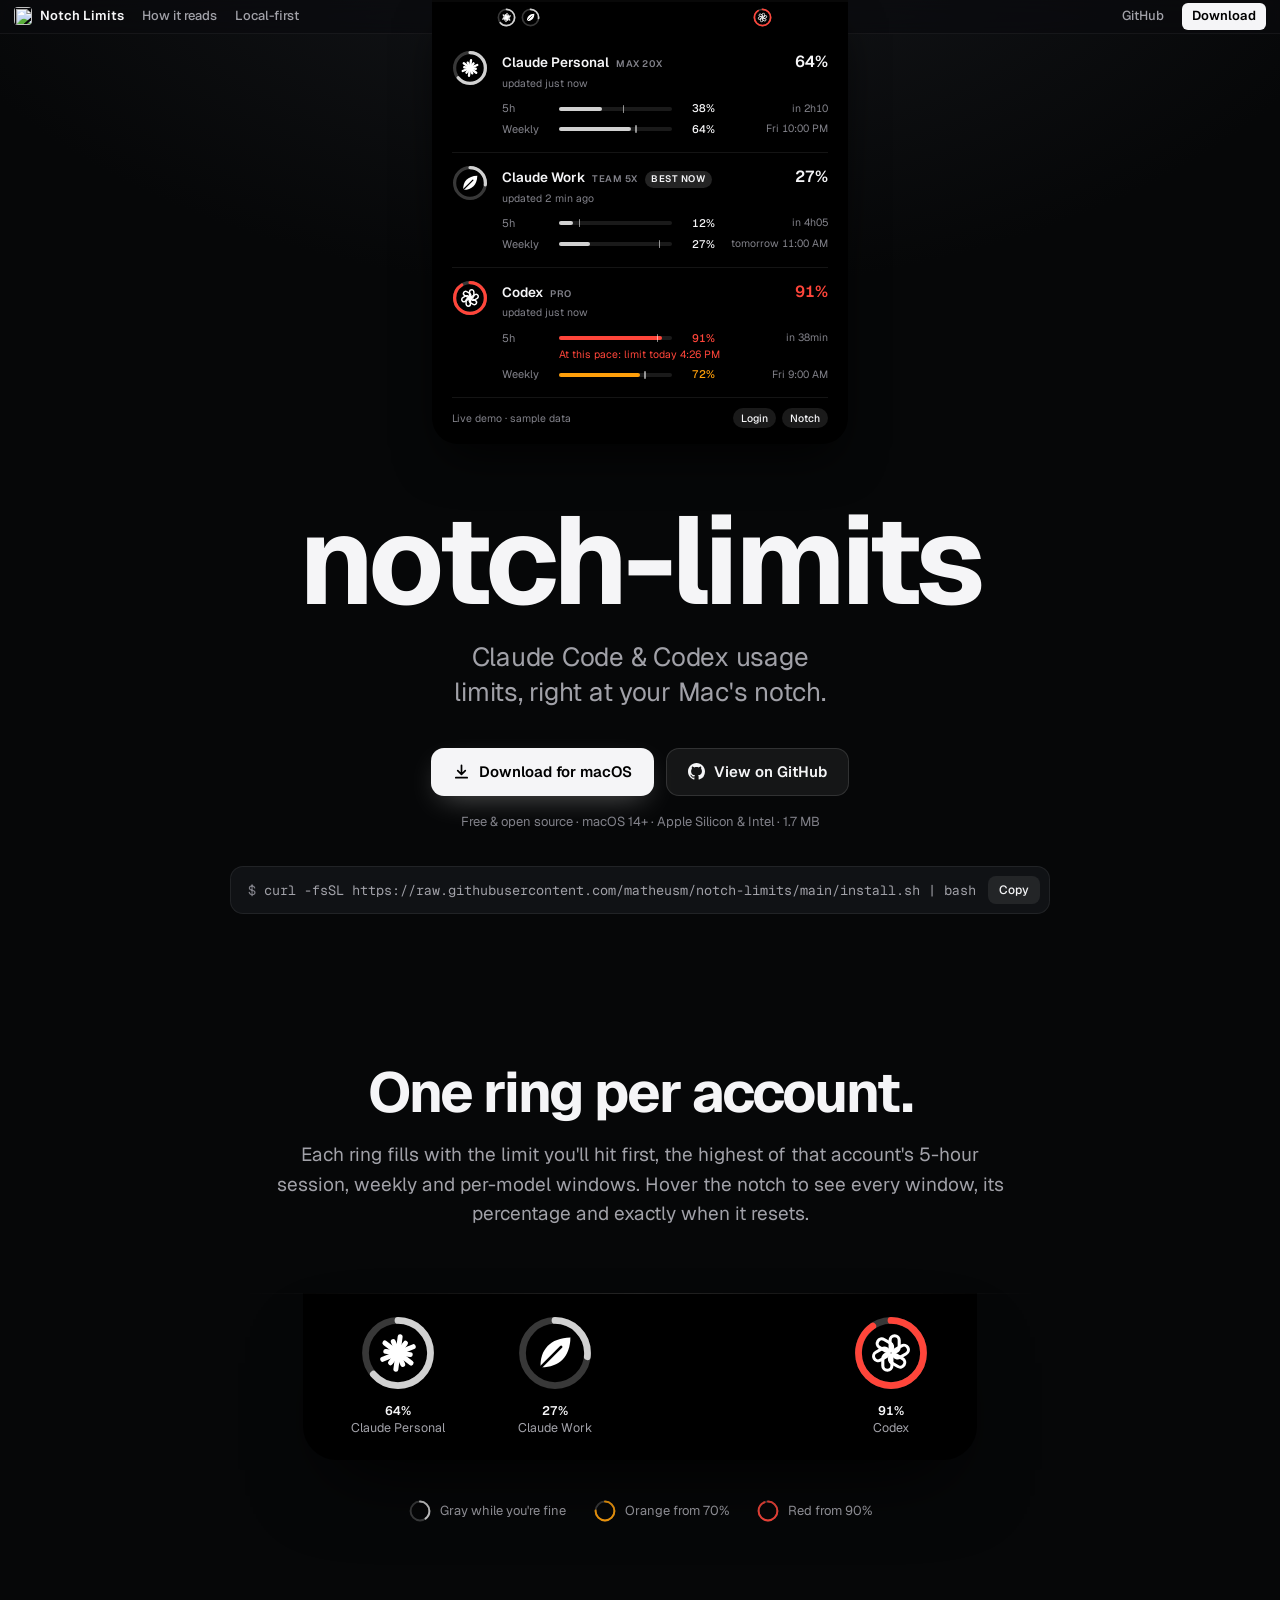
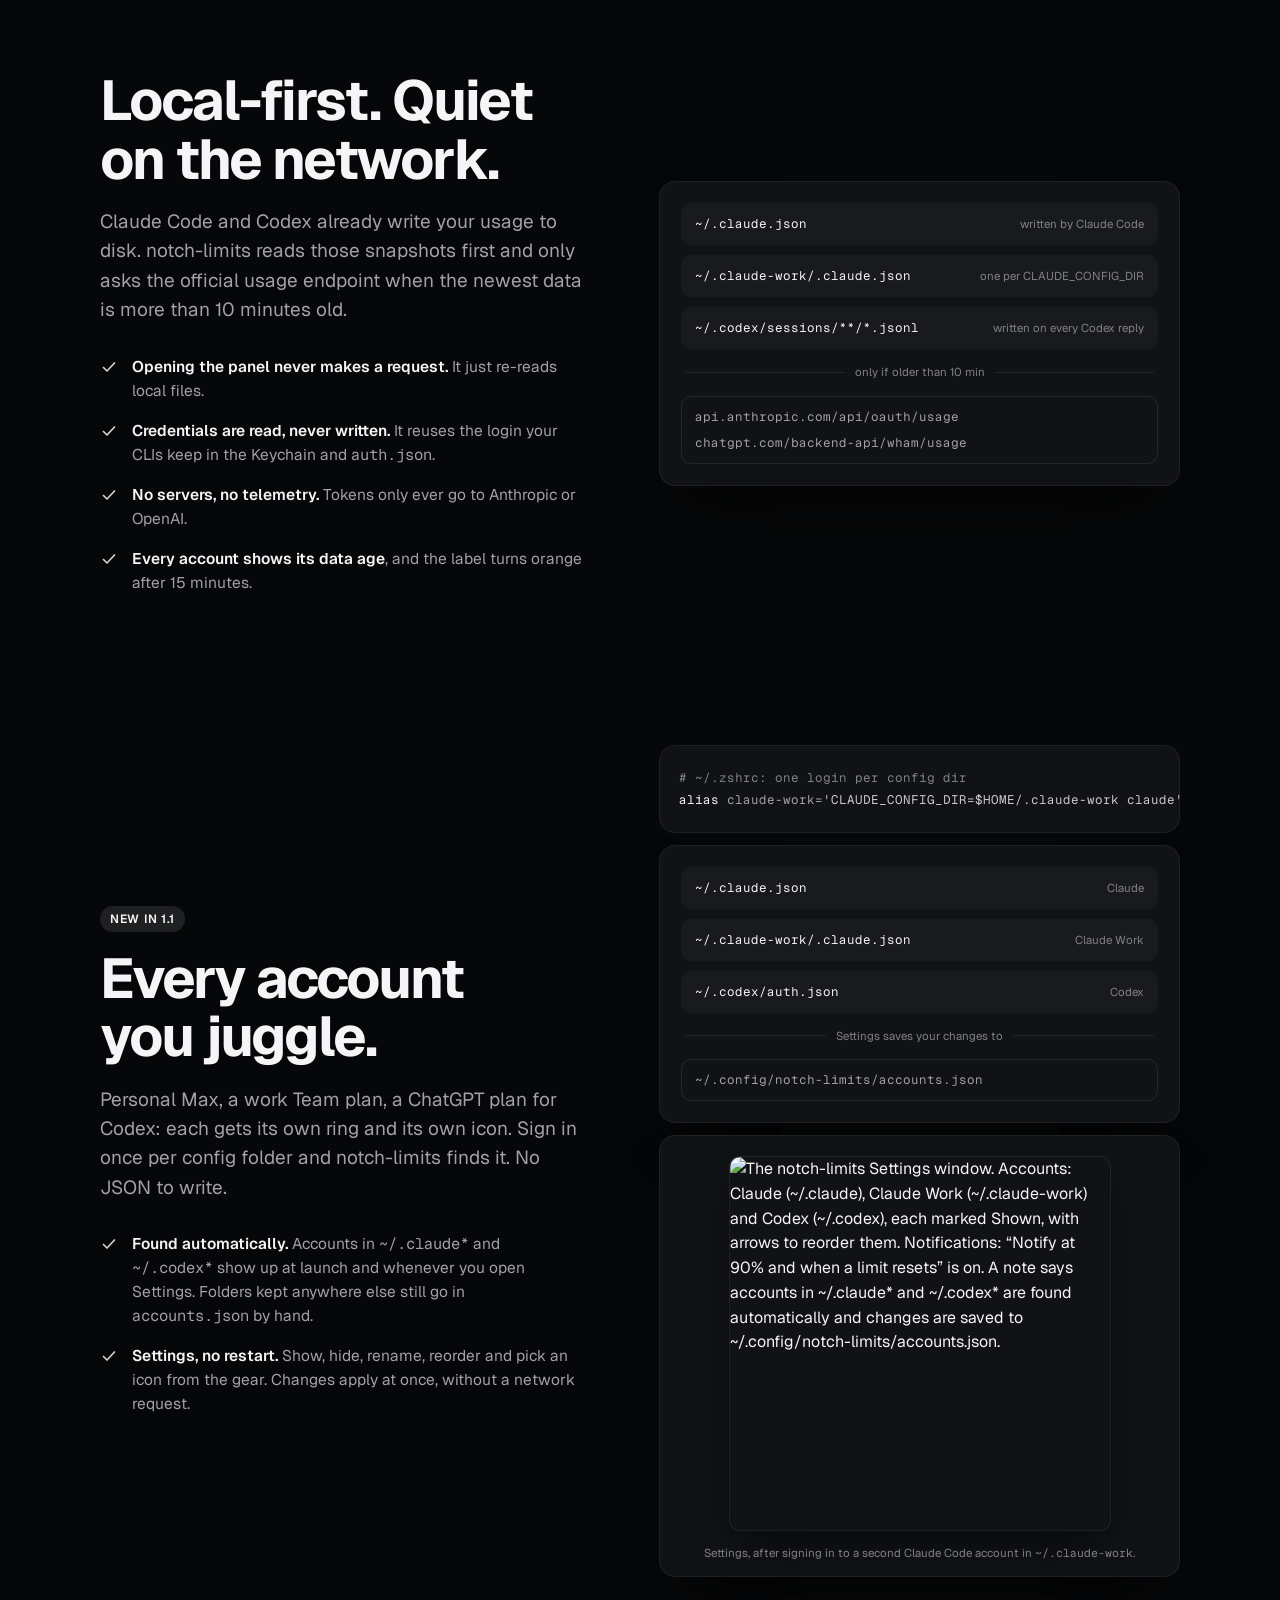
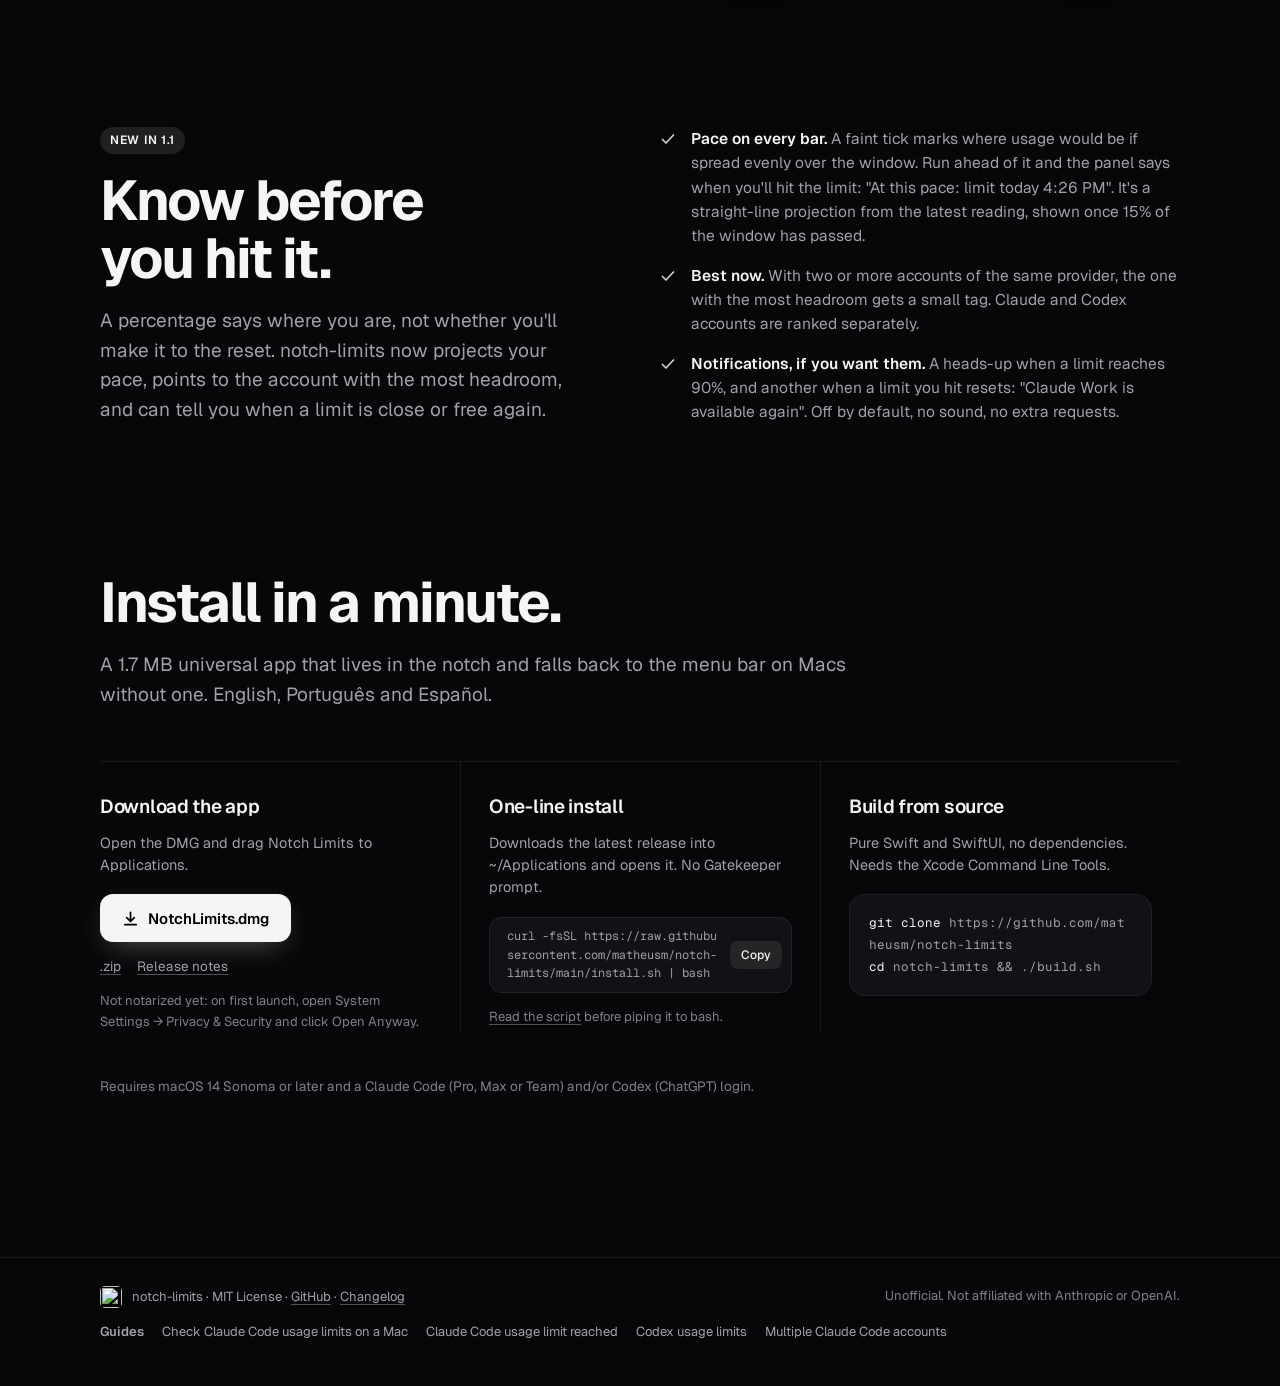
==== commit a220024e: "Add a guides hub, two new guides, a changelog and social cards - /guides index, plus guides on hitti" ====
--- a/site/index.html
+++ b/site/index.html
@@ -10,12 +10,48 @@
 <link rel="icon" href="/favicon.png" type="image/png">
 <link rel="apple-touch-icon" href="/apple-touch-icon.png">
 <meta property="og:type" content="website">
+<meta property="og:site_name" content="notch-limits">
 <meta property="og:url" content="https://notch-limits.vercel.app/">
 <meta property="og:title" content="notch-limits: Claude Code & Codex usage limits, right at your Mac's notch">
 <meta property="og:description" content="One ring per account around the MacBook notch. Hover for every limit and when it resets. Free and open source.">
-<meta property="og:image" content="https://raw.githubusercontent.com/matheusm/notch-limits/main/assets/banner.png">
+<meta property="og:image" content="https://notch-limits.vercel.app/og/home.jpg">
+<meta property="og:image:width" content="1200">
+<meta property="og:image:height" content="630">
+<meta property="og:image:alt" content="notch-limits: Claude Code &amp; Codex usage limits, right at your Mac's notch. Illustration of a MacBook notch with three usage rings above per-account usage bars.">
 <meta name="twitter:card" content="summary_large_image">
-<meta name="twitter:image" content="https://raw.githubusercontent.com/matheusm/notch-limits/main/assets/banner.png">
+<meta name="twitter:image" content="https://notch-limits.vercel.app/og/home.jpg">
+<meta name="twitter:image:alt" content="notch-limits: Claude Code &amp; Codex usage limits, right at your Mac's notch. Illustration of a MacBook notch with three usage rings above per-account usage bars.">
+<script type="application/ld+json">
+{
+  "@context": "https://schema.org",
+  "@graph": [
+    {
+      "@type": "WebSite",
+      "name": "notch-limits",
+      "url": "https://notch-limits.vercel.app/"
+    },
+    {
+      "@type": "SoftwareApplication",
+      "name": "Notch Limits",
+      "alternateName": "notch-limits",
+      "description": "Free, open-source macOS app that shows your Claude Code and OpenAI Codex usage limits (5-hour session, weekly, per-model) as progress rings around the MacBook notch. Multiple accounts, local-first, native SwiftUI.",
+      "applicationCategory": "DeveloperApplication",
+      "operatingSystem": "macOS 14 or later",
+      "offers": {
+        "@type": "Offer",
+        "price": "0",
+        "priceCurrency": "USD"
+      },
+      "isAccessibleForFree": true,
+      "license": "https://github.com/matheusm/notch-limits/blob/main/LICENSE",
+      "url": "https://notch-limits.vercel.app/",
+      "downloadUrl": "https://github.com/matheusm/notch-limits/releases/latest/download/NotchLimits.dmg",
+      "sameAs": "https://github.com/matheusm/notch-limits",
+      "image": "https://notch-limits.vercel.app/og/home.jpg"
+    }
+  ]
+}
+</script>
 <link rel="preconnect" href="https://fonts.googleapis.com">
 <link rel="preconnect" href="https://fonts.gstatic.com" crossorigin>
 <link href="https://fonts.googleapis.com/css2?family=Geist:wght@400;500;600;700&family=Geist+Mono:wght@400;500&display=swap" rel="stylesheet">
@@ -197,6 +233,11 @@
 .lede { font-size: clamp(17px, 1.6vw, 19px); color: var(--ink-2); max-width: 58ch; margin: 18px 0 0; }
 /* marca de versão das seções novas: neutra, no visual da etiqueta "Best now" */
 .tag { display: inline-block; margin: 0 0 18px; padding: 4px 10px; border-radius: 99px; background: rgba(255, 255, 255, .1); color: var(--ink); font-size: 12px; font-weight: 600; letter-spacing: .06em; text-transform: uppercase; }
+/* a etiqueta leva ao /changelog#vX.Y.0 (D-027): igual em repouso, clareia no hover, anel de foco com o raio da pílula.
+   a transição repete a do .reveal, senão o hover anularia a entrada da seção */
+a.tag { text-decoration: none; transition: background .2s, opacity .9s var(--out), transform .9s var(--out); }
+a.tag:hover { background: rgba(255, 255, 255, .16); }
+a.tag:focus-visible { border-radius: 99px; }
 
 /* Hero */
 .hero { padding-top: calc(var(--bar-h) + 468px); text-align: center; }
@@ -285,6 +326,16 @@
 .flow__api { display: grid; gap: 6px; padding: 11px 14px; border-radius: 10px; box-shadow: inset 0 0 0 1px rgba(255, 255, 255, .08); color: var(--ink-2); }
 .flow__api code { color: var(--ink-2); overflow-wrap: anywhere; }
 pre.code + .flow { margin-top: 12px; }
+/* Print real dos Ajustes (scripts/site-shots.sh), na mesma moldura do .flow */
+.shot {
+  margin: 12px 0 0; padding: 22px 22px 0; border-radius: 16px; background: var(--ground-lift);
+  box-shadow: inset 0 0 0 1px rgba(255, 255, 255, .06), 0 30px 60px -30px rgba(0, 0, 0, .8);
+}
+.shot img {
+  display: block; width: 100%; max-width: 380px; height: auto; margin: 0 auto; border-radius: 10px;
+  box-shadow: 0 0 0 1px rgba(255, 255, 255, .08), 0 18px 40px -12px rgba(0, 0, 0, .7);
+}
+.shot figcaption { padding: 14px 0 16px; color: var(--ink-3); font-size: 11.5px; line-height: 1.5; text-align: center; }
 
 pre.code {
   /* 20 px nas laterais: a linha do alias (63 colunas, 472 px) cabe sem rolar na coluna de 517 px do desktop */
@@ -317,6 +368,7 @@
 footer .guides { flex-basis: 100%; display: flex; flex-wrap: wrap; gap: 6px 18px; margin-top: -6px; }
 footer .guides a { color: var(--ink-2); text-decoration: none; }
 footer .guides a:hover { color: var(--ink); text-decoration: underline; }
+footer .guides .all { font-weight: 600; }
 
 /* Reveal: content is visible by default, motion only enhances */
 .reveal { transition: opacity .9s var(--out), transform .9s var(--out); }
@@ -502,7 +554,7 @@
   <section class="wrap" id="accounts">
     <div class="split">
       <div>
-        <p class="tag reveal">New in 1.1</p>
+        <a class="tag reveal" href="/changelog#v1.1.0">New in 1.1</a>
         <h2 class="reveal">Every account you juggle.</h2>
         <p class="lede reveal">Personal Max, a work Team plan, a ChatGPT plan for Codex: each gets its own ring and its own icon. Sign in once per config folder and notch-limits finds it. No JSON to write.</p>
         <ul class="points reveal">
@@ -524,6 +576,10 @@
             <code>~/.config/notch-limits/accounts.json</code>
           </div>
         </div>
+        <figure class="shot shot--window">
+          <img src="/shots/settings.webp" width="380" height="373" loading="lazy" decoding="async" alt="The notch-limits Settings window. Accounts: Claude (~/.claude), Claude Work (~/.claude-work) and Codex (~/.codex), each marked Shown, with arrows to reorder them. Notifications: &ldquo;Notify at 90% and when a limit resets&rdquo; is on. A note says accounts in ~/.claude* and ~/.codex* are found automatically and changes are saved to ~/.config/notch-limits/accounts.json.">
+          <figcaption>Settings, after signing in to a second Claude Code account in <code>~/.claude-work</code>.</figcaption>
+        </figure>
       </div>
     </div>
   </section>
@@ -531,7 +587,7 @@
   <section class="wrap" id="signals">
     <div class="split">
       <div>
-        <p class="tag reveal">New in 1.1</p>
+        <a class="tag reveal" href="/changelog#v1.1.0">New in 1.1</a>
         <h2 class="reveal">Know before you hit it.</h2>
         <p class="lede reveal">A percentage says where you are, not whether you'll make it to the reset. notch-limits now projects your pace, points to the account with the most headroom, and can tell you when a limit is close or free again.</p>
       </div>
@@ -579,9 +635,9 @@
 
 <footer>
   <div class="wrap">
-    <span class="brand"><img src="/favicon.png" alt="" width="22" height="22">notch-limits · MIT License · <a href="https://github.com/matheusm/notch-limits">GitHub</a></span>
+    <span class="brand"><img src="/favicon.png" alt="" width="22" height="22"><span>notch-limits · MIT License · <a href="https://github.com/matheusm/notch-limits">GitHub</a> · <a href="/changelog">Changelog</a></span></span>
     <span>Unofficial. Not affiliated with Anthropic or OpenAI.</span>
-    <nav class="guides" aria-label="Guides"><span>Guides</span><a href="/guides/check-claude-code-usage-limits-mac">Check Claude Code usage limits on a Mac</a><a href="/guides/multiple-claude-code-accounts">Multiple Claude Code accounts</a></nav>
+    <nav class="guides" aria-label="Guides"><a class="all" href="/guides">Guides</a><a href="/guides/check-claude-code-usage-limits-mac">Check Claude Code usage limits on a Mac</a><a href="/guides/claude-code-usage-limit-reached">Claude Code usage limit reached</a><a href="/guides/codex-usage-limits">Codex usage limits</a><a href="/guides/multiple-claude-code-accounts">Multiple Claude Code accounts</a></nav>
   </div>
 </footer>
 
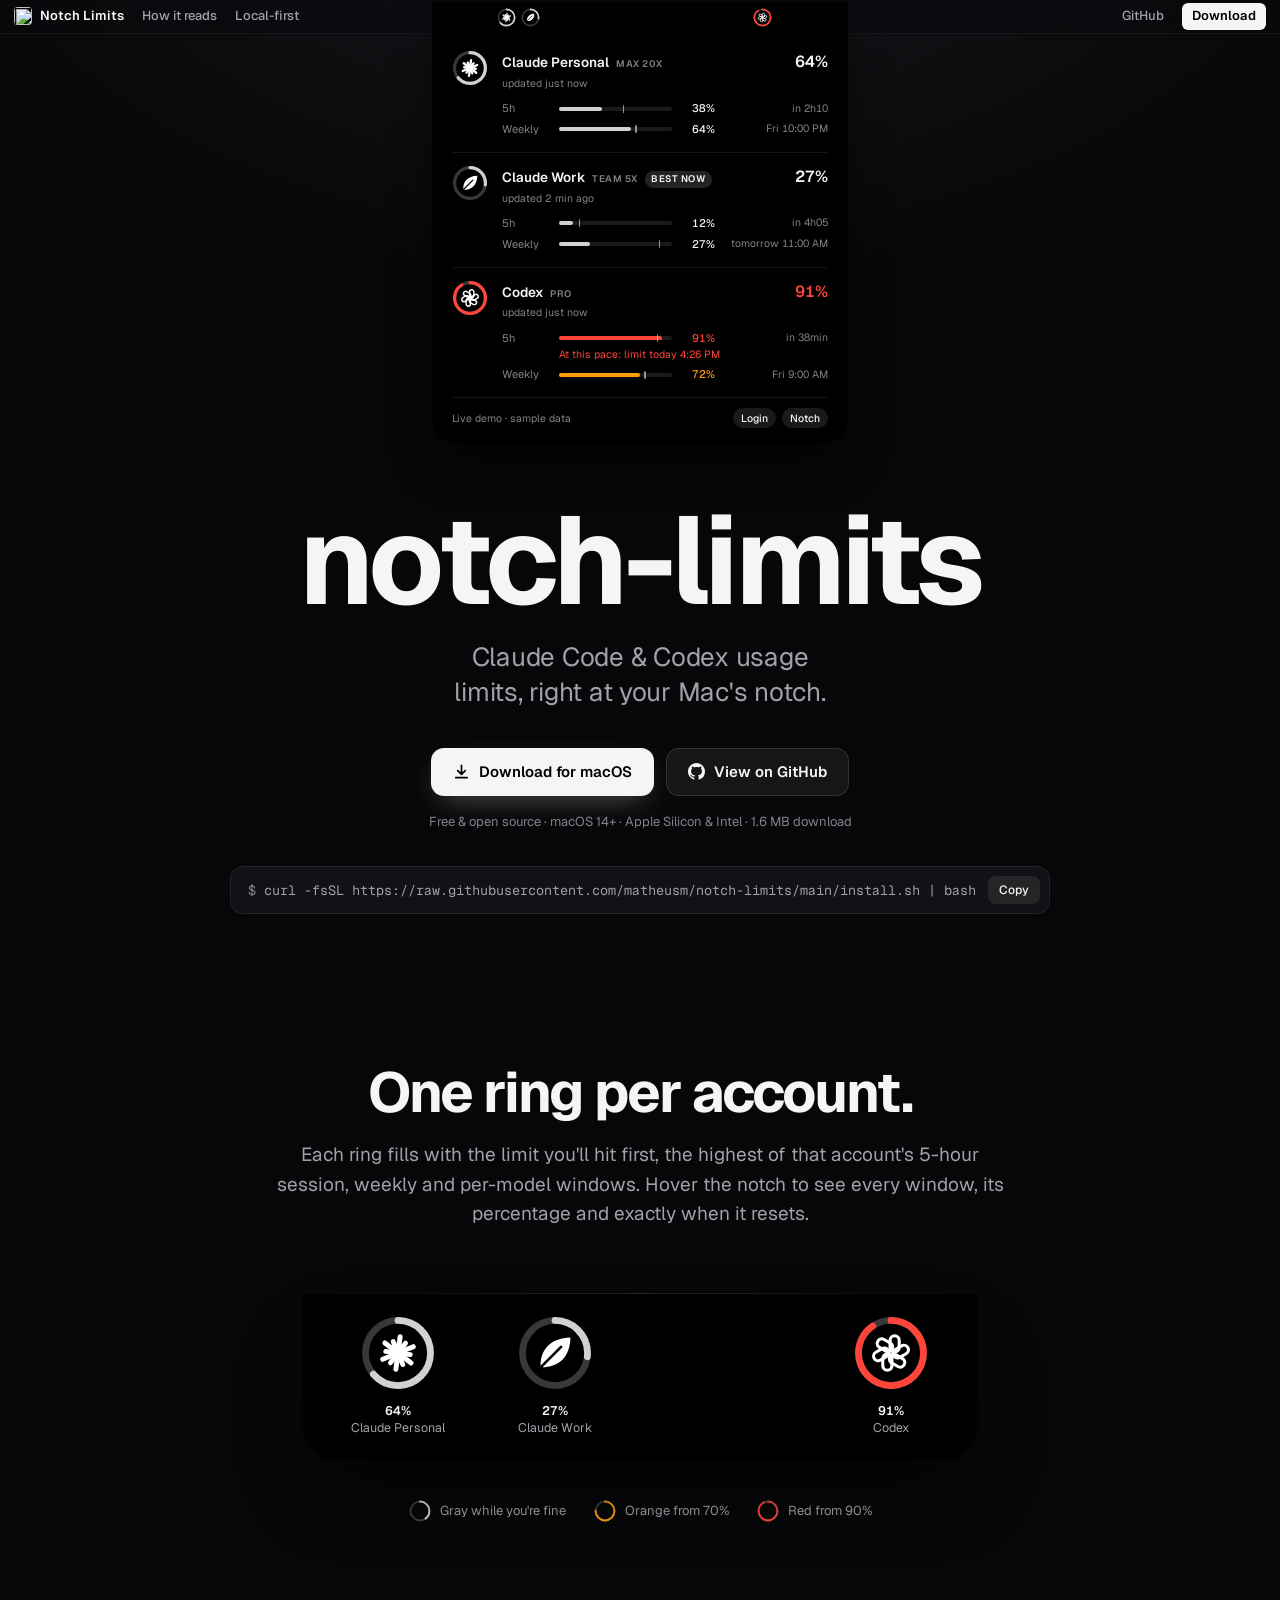
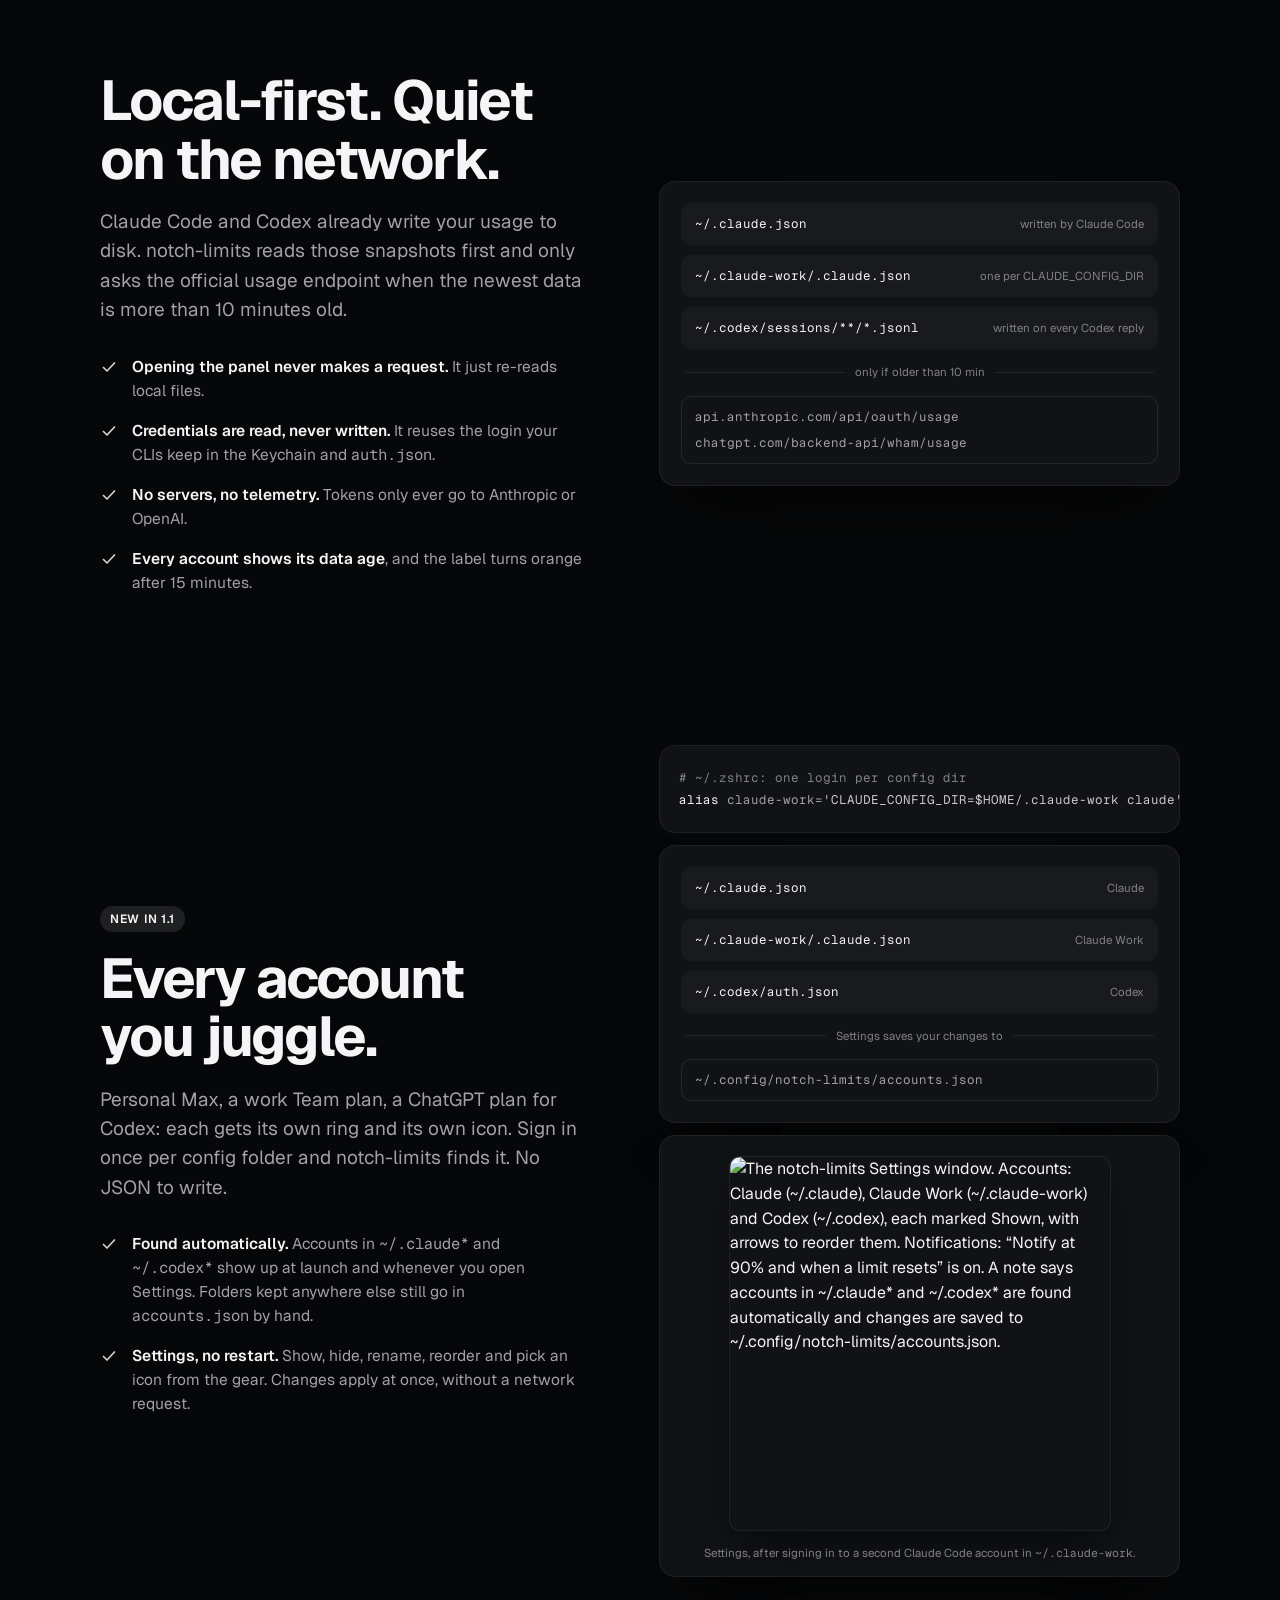
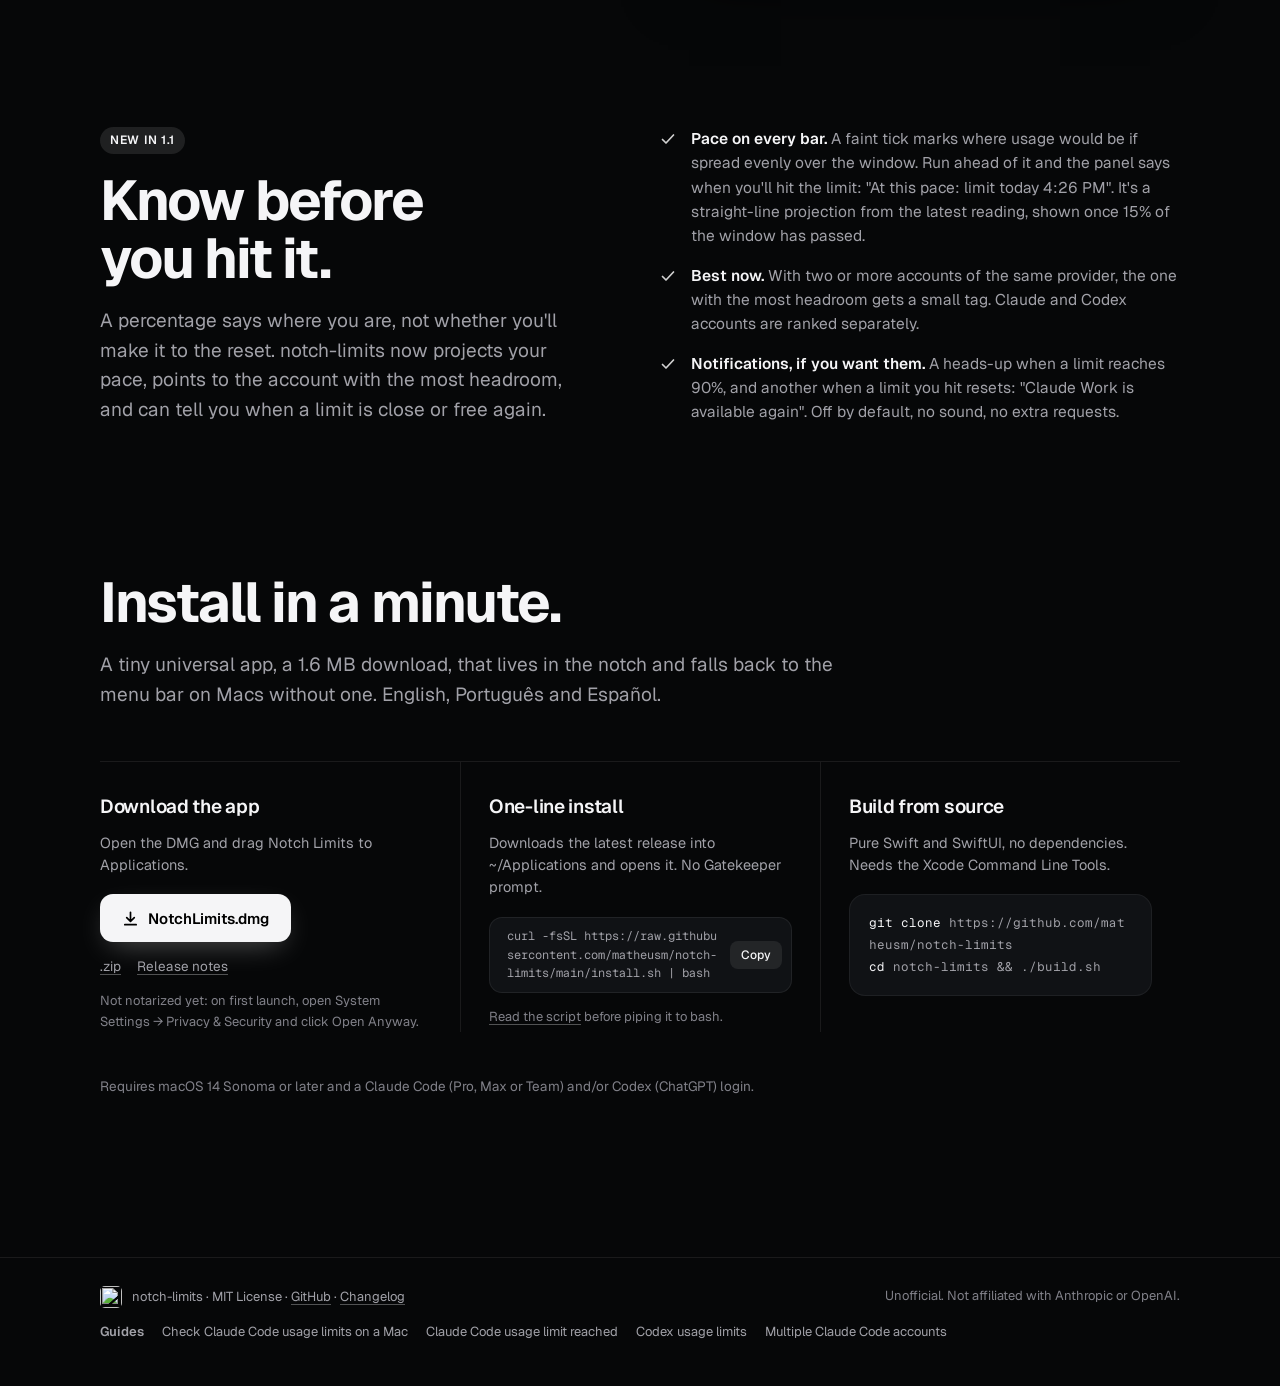
==== commit a66eeb7f: "State the real download size on the site and in the README The app has grown since 1.0: the universa" ====
--- a/site/index.html
+++ b/site/index.html
@@ -501,7 +501,7 @@
         View on GitHub
       </a>
     </div>
-    <p class="meta">Free &amp; open source · macOS 14+ · Apple Silicon &amp; Intel · 1.7 MB</p>
+    <p class="meta">Free &amp; open source · macOS 14+ · Apple Silicon &amp; Intel · 1.6 MB download</p>
     <div class="cmd">
       <code><b>$ </b>curl -fsSL https://raw.githubusercontent.com/matheusm/notch-limits/main/install.sh | bash</code>
       <button class="copy" type="button" data-copy="curl -fsSL https://raw.githubusercontent.com/matheusm/notch-limits/main/install.sh | bash">Copy</button>
@@ -601,7 +601,7 @@
 
   <section class="wrap" id="install">
     <h2 class="reveal">Install in a minute.</h2>
-    <p class="lede reveal">A 1.7 MB universal app that lives in the notch and falls back to the menu bar on Macs without one. English, Português and Español.</p>
+    <p class="lede reveal">A tiny universal app, a 1.6 MB download, that lives in the notch and falls back to the menu bar on Macs without one. English, Português and Español.</p>
     <div class="install reveal">
       <div class="way">
         <h3>Download the app</h3>
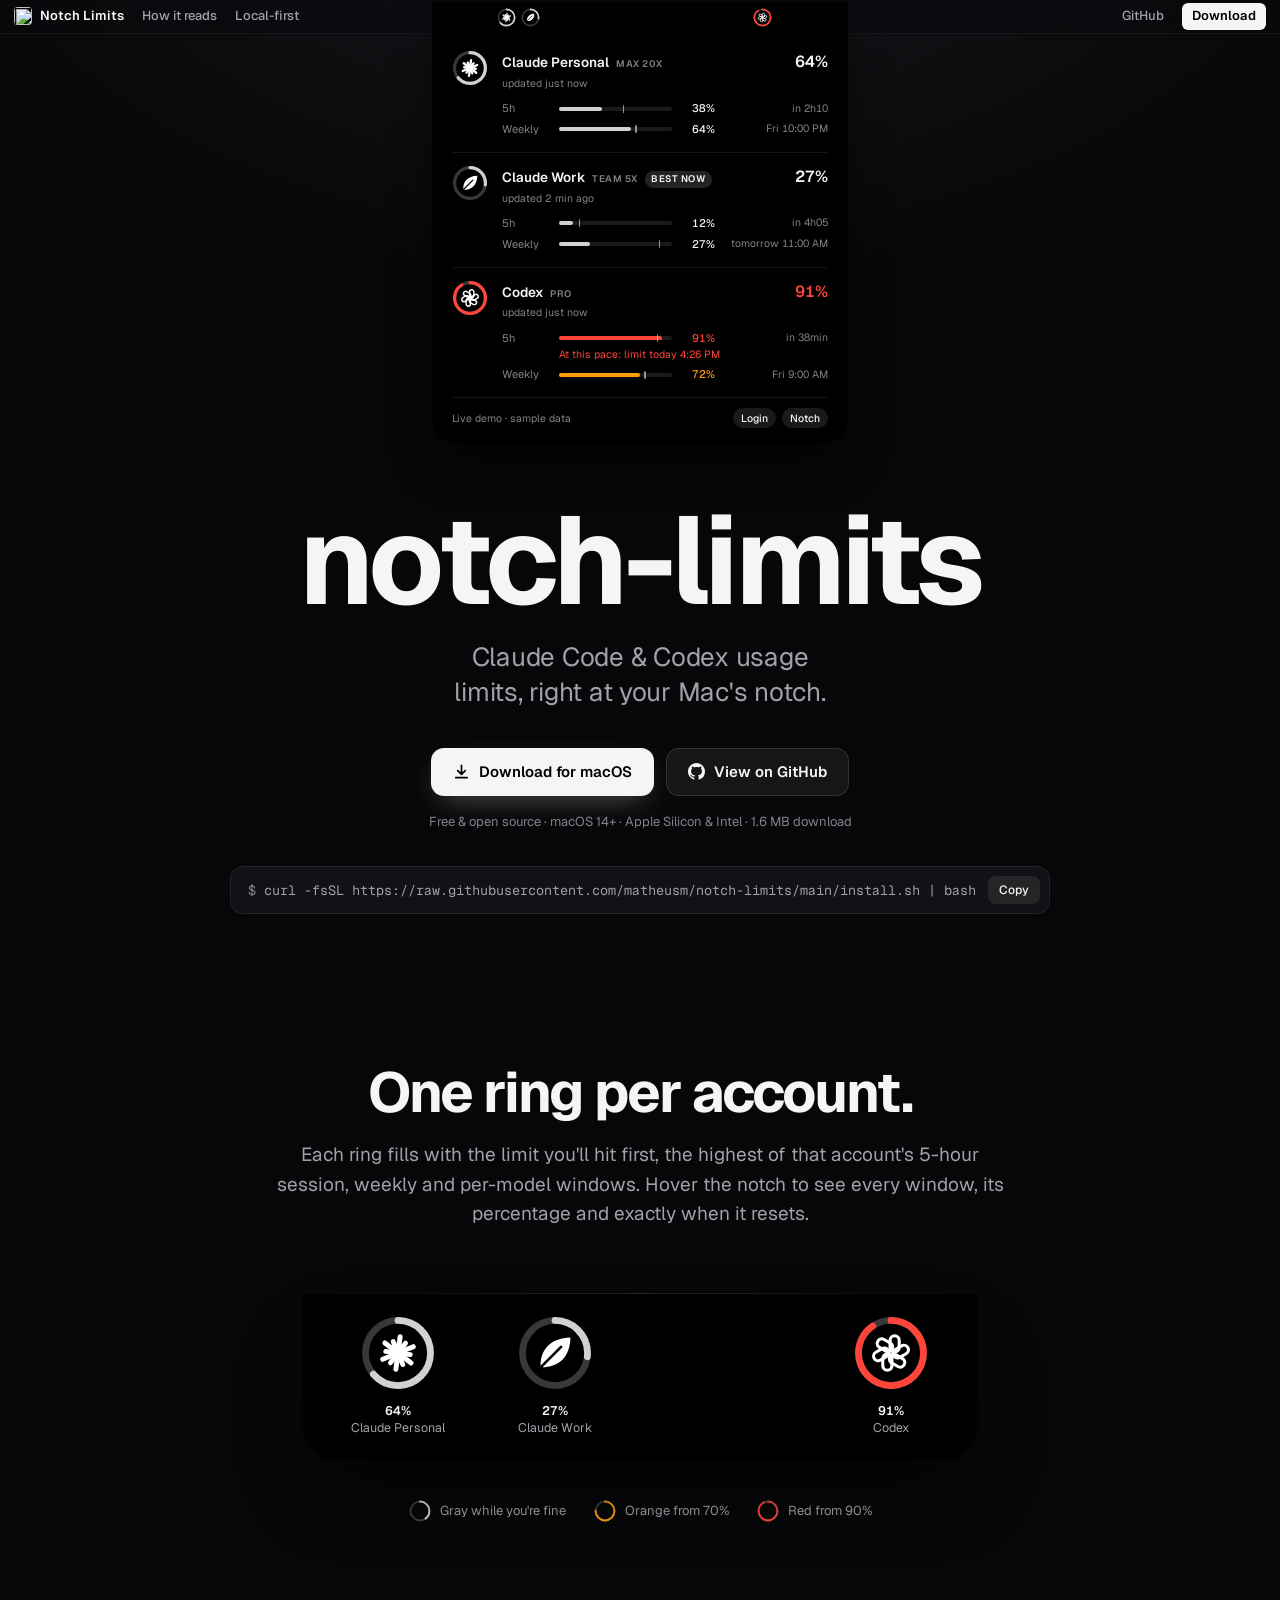
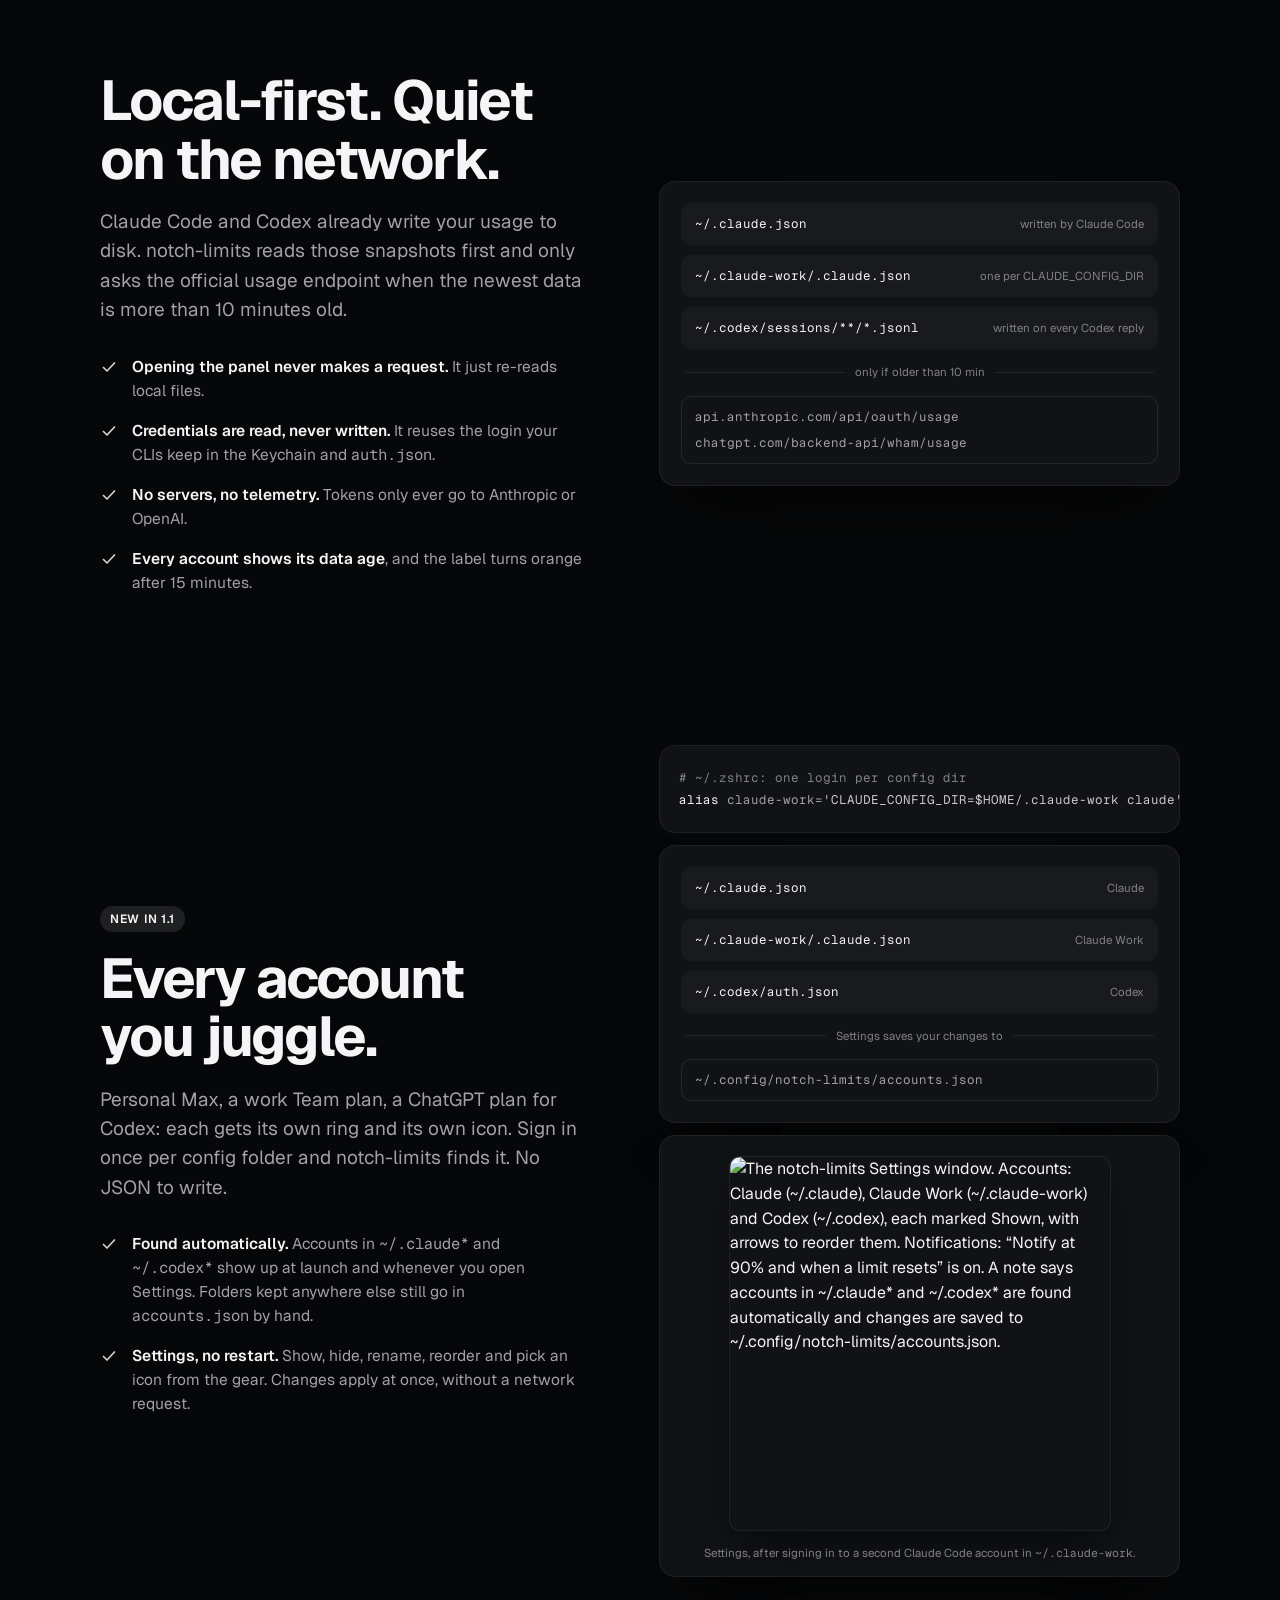
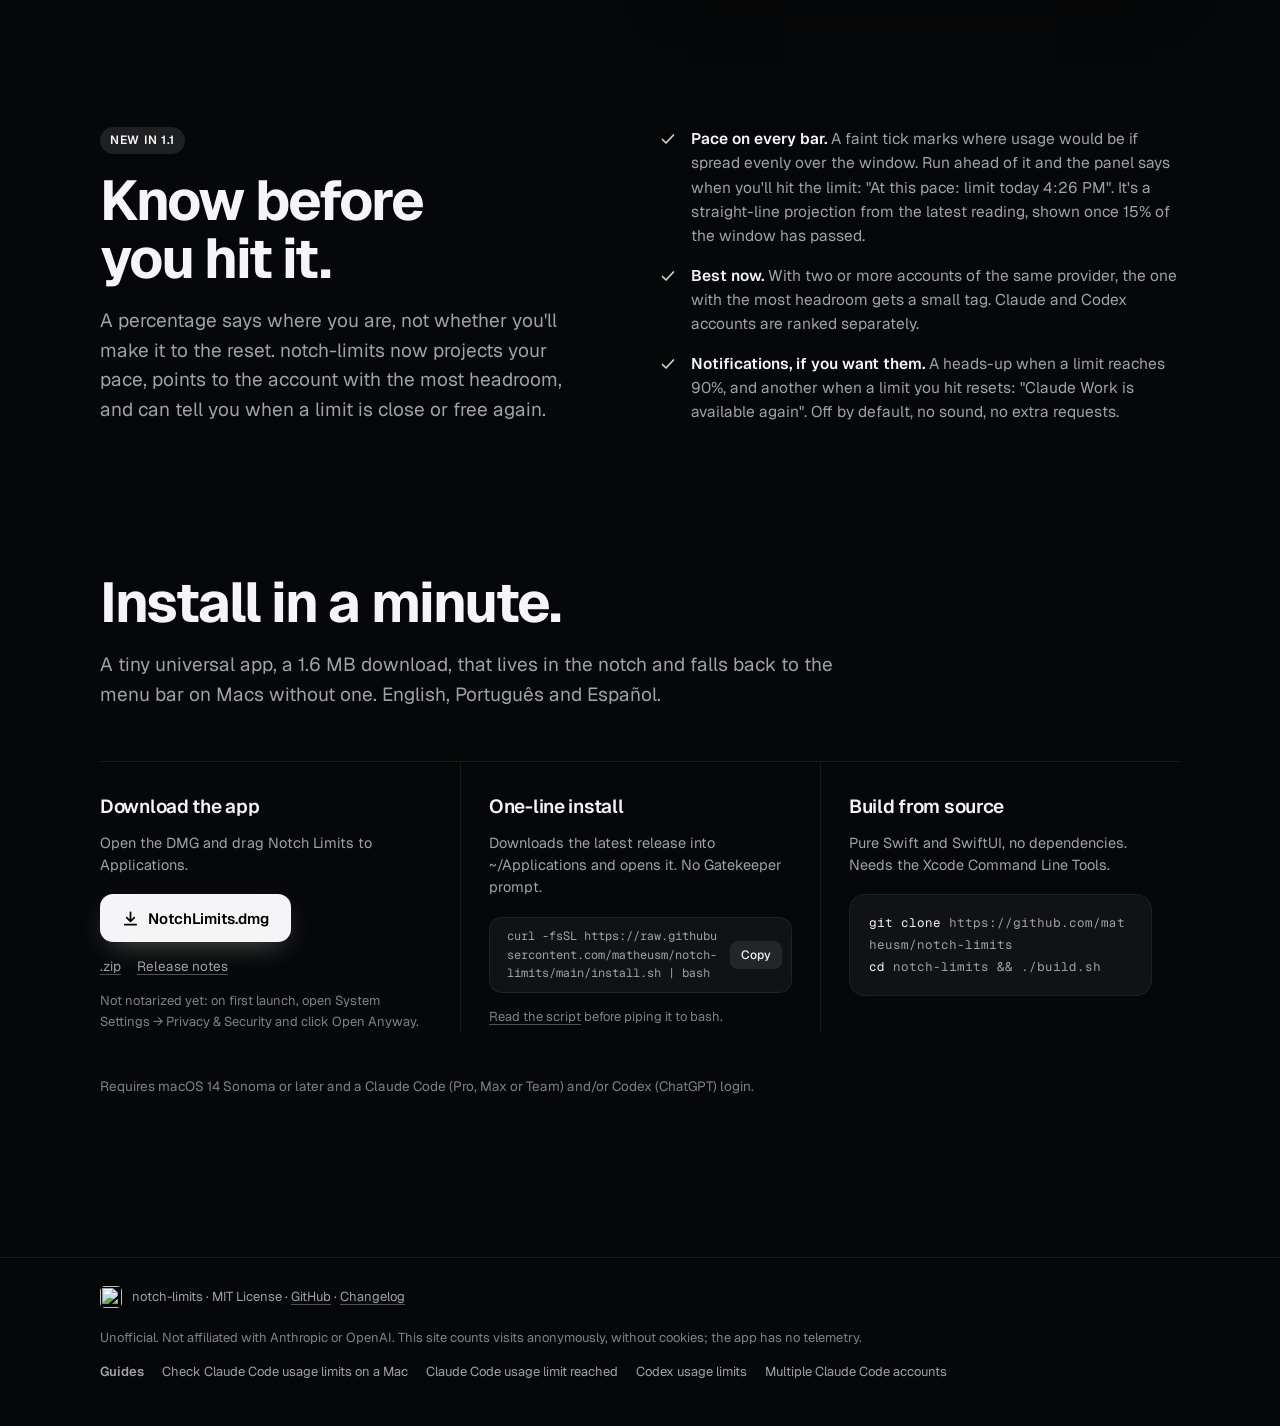
==== commit 479473b7: "Count site visits with Vercel Web Analytics The plain-HTML snippet on every page, so the site keeps " ====
--- a/site/index.html
+++ b/site/index.html
@@ -6,6 +6,7 @@
 <title>notch-limits: Claude Code &amp; Codex usage limits in your Mac's notch</title>
 <meta name="description" content="Free, open-source macOS app that shows your Claude Code and OpenAI Codex usage limits (5-hour session, weekly, per-model) as progress rings around the MacBook notch. Multiple accounts, local-first, native SwiftUI.">
 <link rel="canonical" href="https://notch-limits.vercel.app/">
+<meta name="google-site-verification" content="_I6Uqu3v1ks0FwAOlHEPjMaZ3eochkJIUrUy8Np1wsc">
 <meta name="theme-color" content="#060708">
 <link rel="icon" href="/favicon.png" type="image/png">
 <link rel="apple-touch-icon" href="/apple-touch-icon.png">
@@ -412,6 +413,8 @@
   .ring .fill { stroke-dasharray: var(--p) 100; }
 }
 </style>
+<script>window.va = window.va || function () { (window.vaq = window.vaq || []).push(arguments); };</script>
+<script defer src="/_vercel/insights/script.js"></script>
 </head>
 <body>
 <!--
@@ -636,7 +639,7 @@
 <footer>
   <div class="wrap">
     <span class="brand"><img src="/favicon.png" alt="" width="22" height="22"><span>notch-limits · MIT License · <a href="https://github.com/matheusm/notch-limits">GitHub</a> · <a href="/changelog">Changelog</a></span></span>
-    <span>Unofficial. Not affiliated with Anthropic or OpenAI.</span>
+    <span>Unofficial. Not affiliated with Anthropic or OpenAI. This site counts visits anonymously, without cookies; the app has no telemetry.</span>
     <nav class="guides" aria-label="Guides"><a class="all" href="/guides">Guides</a><a href="/guides/check-claude-code-usage-limits-mac">Check Claude Code usage limits on a Mac</a><a href="/guides/claude-code-usage-limit-reached">Claude Code usage limit reached</a><a href="/guides/codex-usage-limits">Codex usage limits</a><a href="/guides/multiple-claude-code-accounts">Multiple Claude Code accounts</a></nav>
   </div>
 </footer>
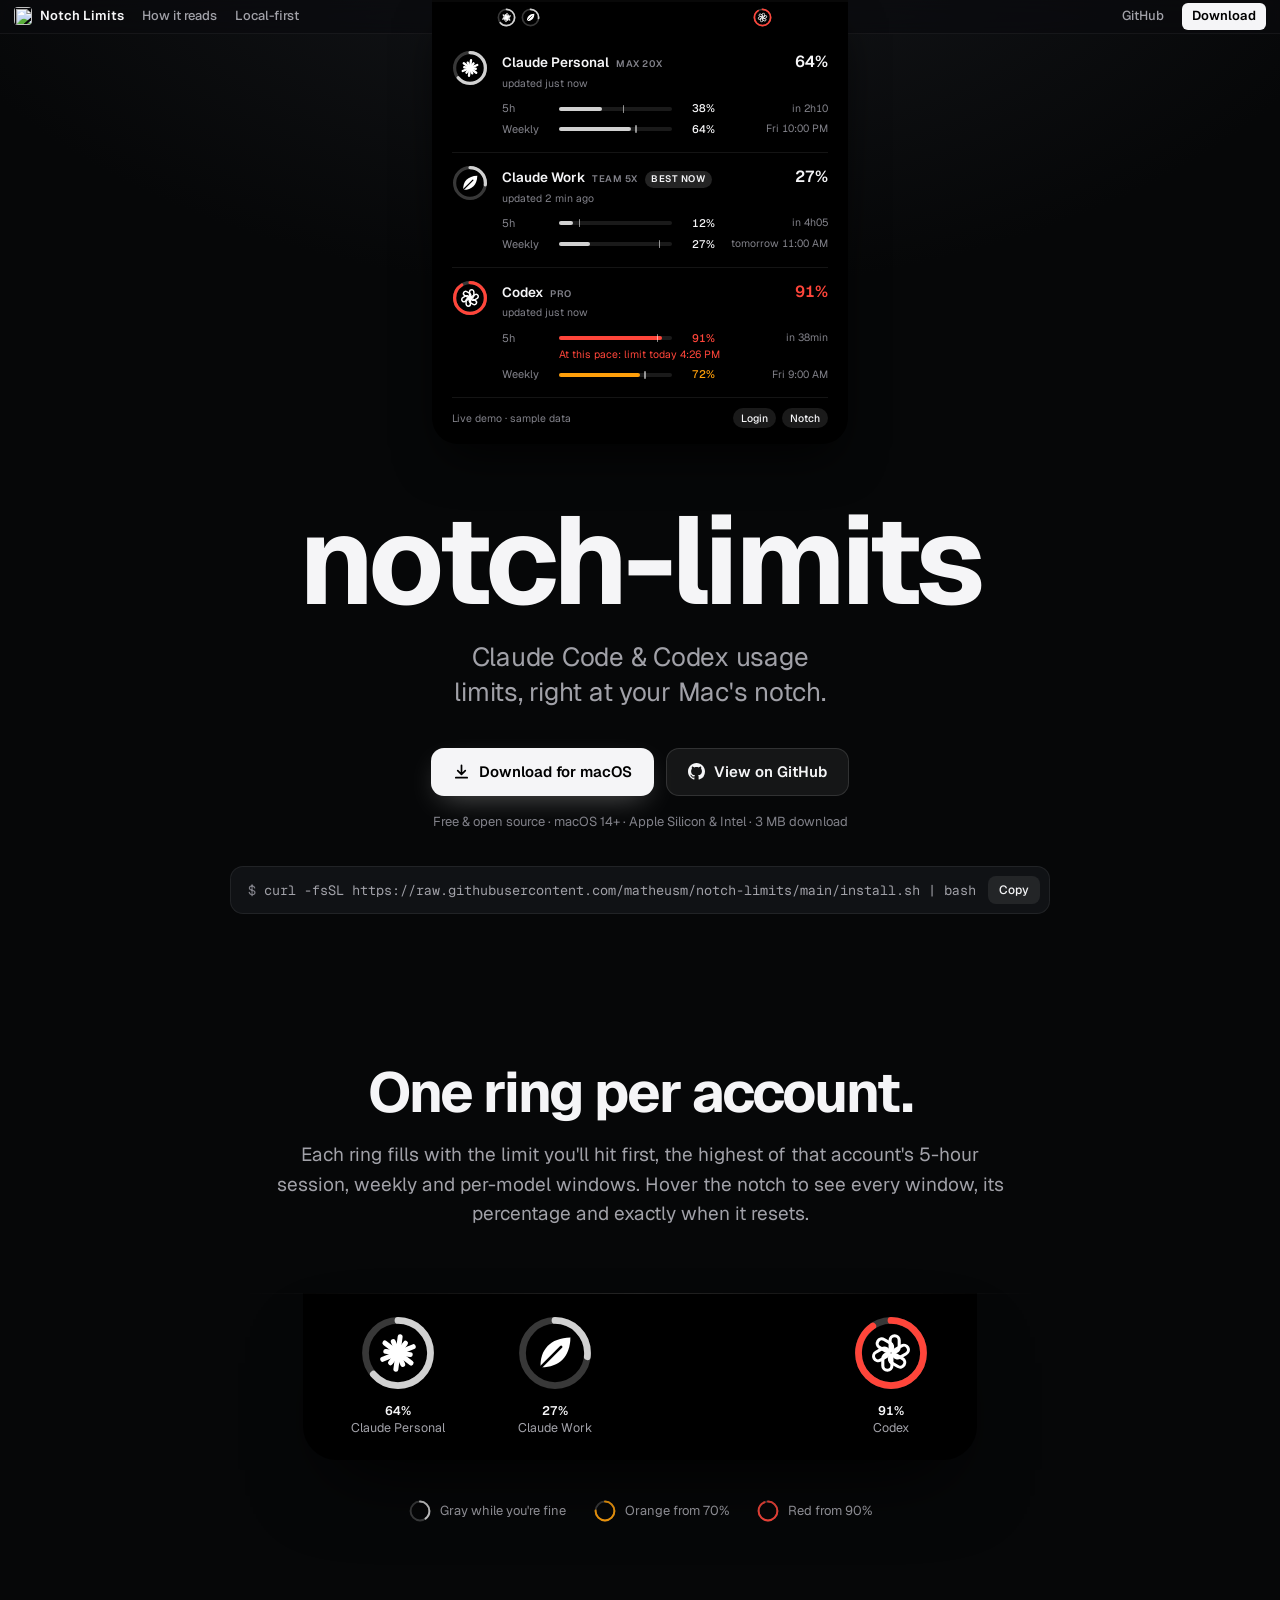
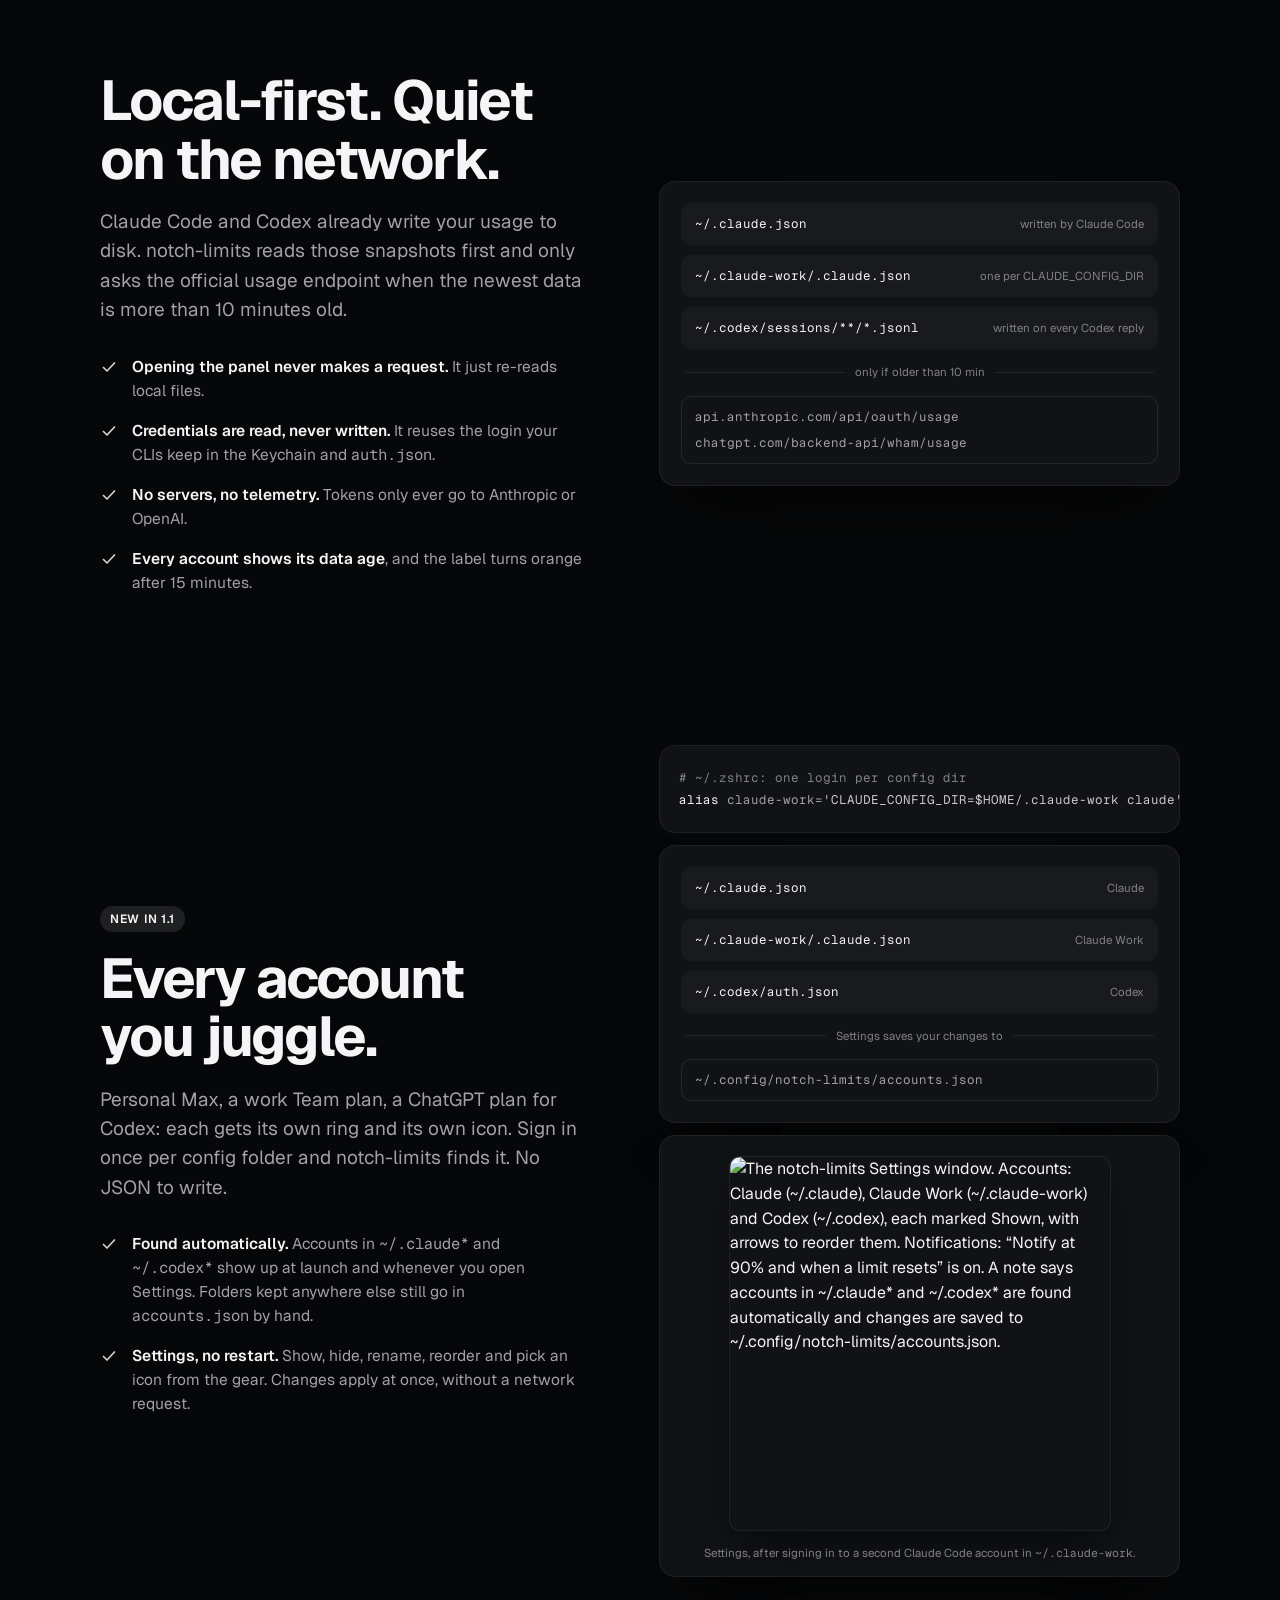
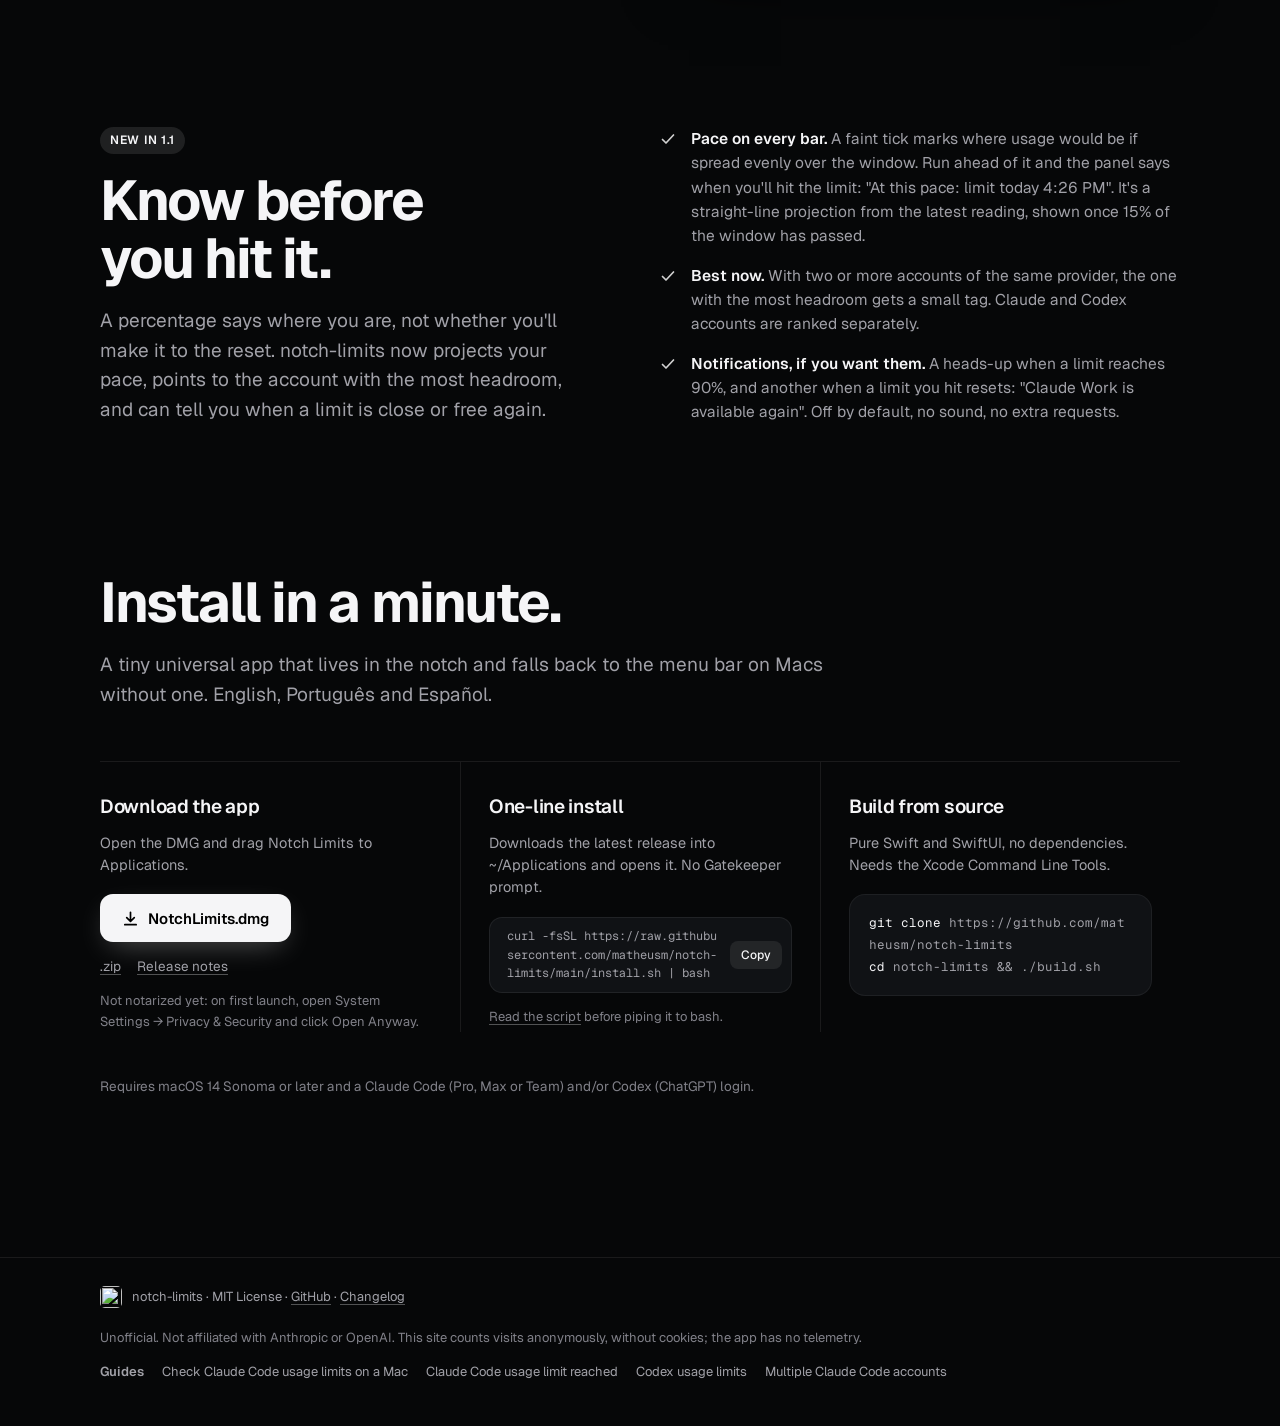
==== commit 64d869f9: "Give the DMG's size under the DMG download button "1.6 MB" was the zip in MiB, shown under the butto" ====
--- a/site/index.html
+++ b/site/index.html
@@ -417,14 +417,6 @@
 <script defer src="/_vercel/insights/script.js"></script>
 </head>
 <body>
-<!--
-THESIS: The website is the top of your MacBook screen. The notch at the top of the browser IS the product, open on arrival, retracting into rings as you scroll; it refuses the category's hero-plus-screenshot-plus-feature-grid.
-OWN-WORLD: Near-black ground (#060708), black pill (#000), light-gray rings (#d1d1d1) on translucent track, white abstract glyphs, Geist display/body, Geist Mono only for real paths and commands; orange/red only as warning states; macOS menu bar as navigation.
-STORY: Visitor sees their limits UI live at the notch, understands one ring per account and hover for detail, trusts local-first and read-only, downloads the DMG or copies the one-liner.
-FIRST VIEWPORT: Menu bar (brand left, Download right) with the expanded notch panel centered beneath it (3 accounts, demo data); below, huge "notch-limits", gray subtitle, Download for macOS primary + GitHub ghost, curl one-liner.
-FORM: User-pinned banner world (macOS notch / menu bar grammar); no concept roll, pinned brief. Seed: pinned-banner.
-FINISH: unreviewed and undocumented is unfinished; this build ends with the finish review, the verdict, DESIGN.md, and every shipping raster carrying its provenance
--->
 <svg width="0" height="0" style="position:absolute" aria-hidden="true">
   <defs>
     <symbol id="g-claude" viewBox="-10 -10 20 20"><rect x="-1.3" y="-10" width="2.6" height="10" rx="1.3" transform="rotate(7.5)"/><rect x="-1.3" y="-7.8" width="2.6" height="7.8" rx="1.3" transform="rotate(37.5)"/><rect x="-1.3" y="-10" width="2.6" height="10" rx="1.3" transform="rotate(67.5)"/><rect x="-1.3" y="-7.8" width="2.6" height="7.8" rx="1.3" transform="rotate(97.5)"/><rect x="-1.3" y="-10" width="2.6" height="10" rx="1.3" transform="rotate(127.5)"/><rect x="-1.3" y="-7.8" width="2.6" height="7.8" rx="1.3" transform="rotate(157.5)"/><rect x="-1.3" y="-10" width="2.6" height="10" rx="1.3" transform="rotate(187.5)"/><rect x="-1.3" y="-7.8" width="2.6" height="7.8" rx="1.3" transform="rotate(217.5)"/><rect x="-1.3" y="-10" width="2.6" height="10" rx="1.3" transform="rotate(247.5)"/><rect x="-1.3" y="-7.8" width="2.6" height="7.8" rx="1.3" transform="rotate(277.5)"/><rect x="-1.3" y="-10" width="2.6" height="10" rx="1.3" transform="rotate(307.5)"/><rect x="-1.3" y="-7.8" width="2.6" height="7.8" rx="1.3" transform="rotate(337.5)"/></symbol>
@@ -504,7 +496,7 @@
         View on GitHub
       </a>
     </div>
-    <p class="meta">Free &amp; open source · macOS 14+ · Apple Silicon &amp; Intel · 1.6 MB download</p>
+    <p class="meta">Free &amp; open source · macOS 14+ · Apple Silicon &amp; Intel · 3 MB download</p>
     <div class="cmd">
       <code><b>$ </b>curl -fsSL https://raw.githubusercontent.com/matheusm/notch-limits/main/install.sh | bash</code>
       <button class="copy" type="button" data-copy="curl -fsSL https://raw.githubusercontent.com/matheusm/notch-limits/main/install.sh | bash">Copy</button>
@@ -604,7 +596,7 @@
 
   <section class="wrap" id="install">
     <h2 class="reveal">Install in a minute.</h2>
-    <p class="lede reveal">A tiny universal app, a 1.6 MB download, that lives in the notch and falls back to the menu bar on Macs without one. English, Português and Español.</p>
+    <p class="lede reveal">A tiny universal app that lives in the notch and falls back to the menu bar on Macs without one. English, Português and Español.</p>
     <div class="install reveal">
       <div class="way">
         <h3>Download the app</h3>
